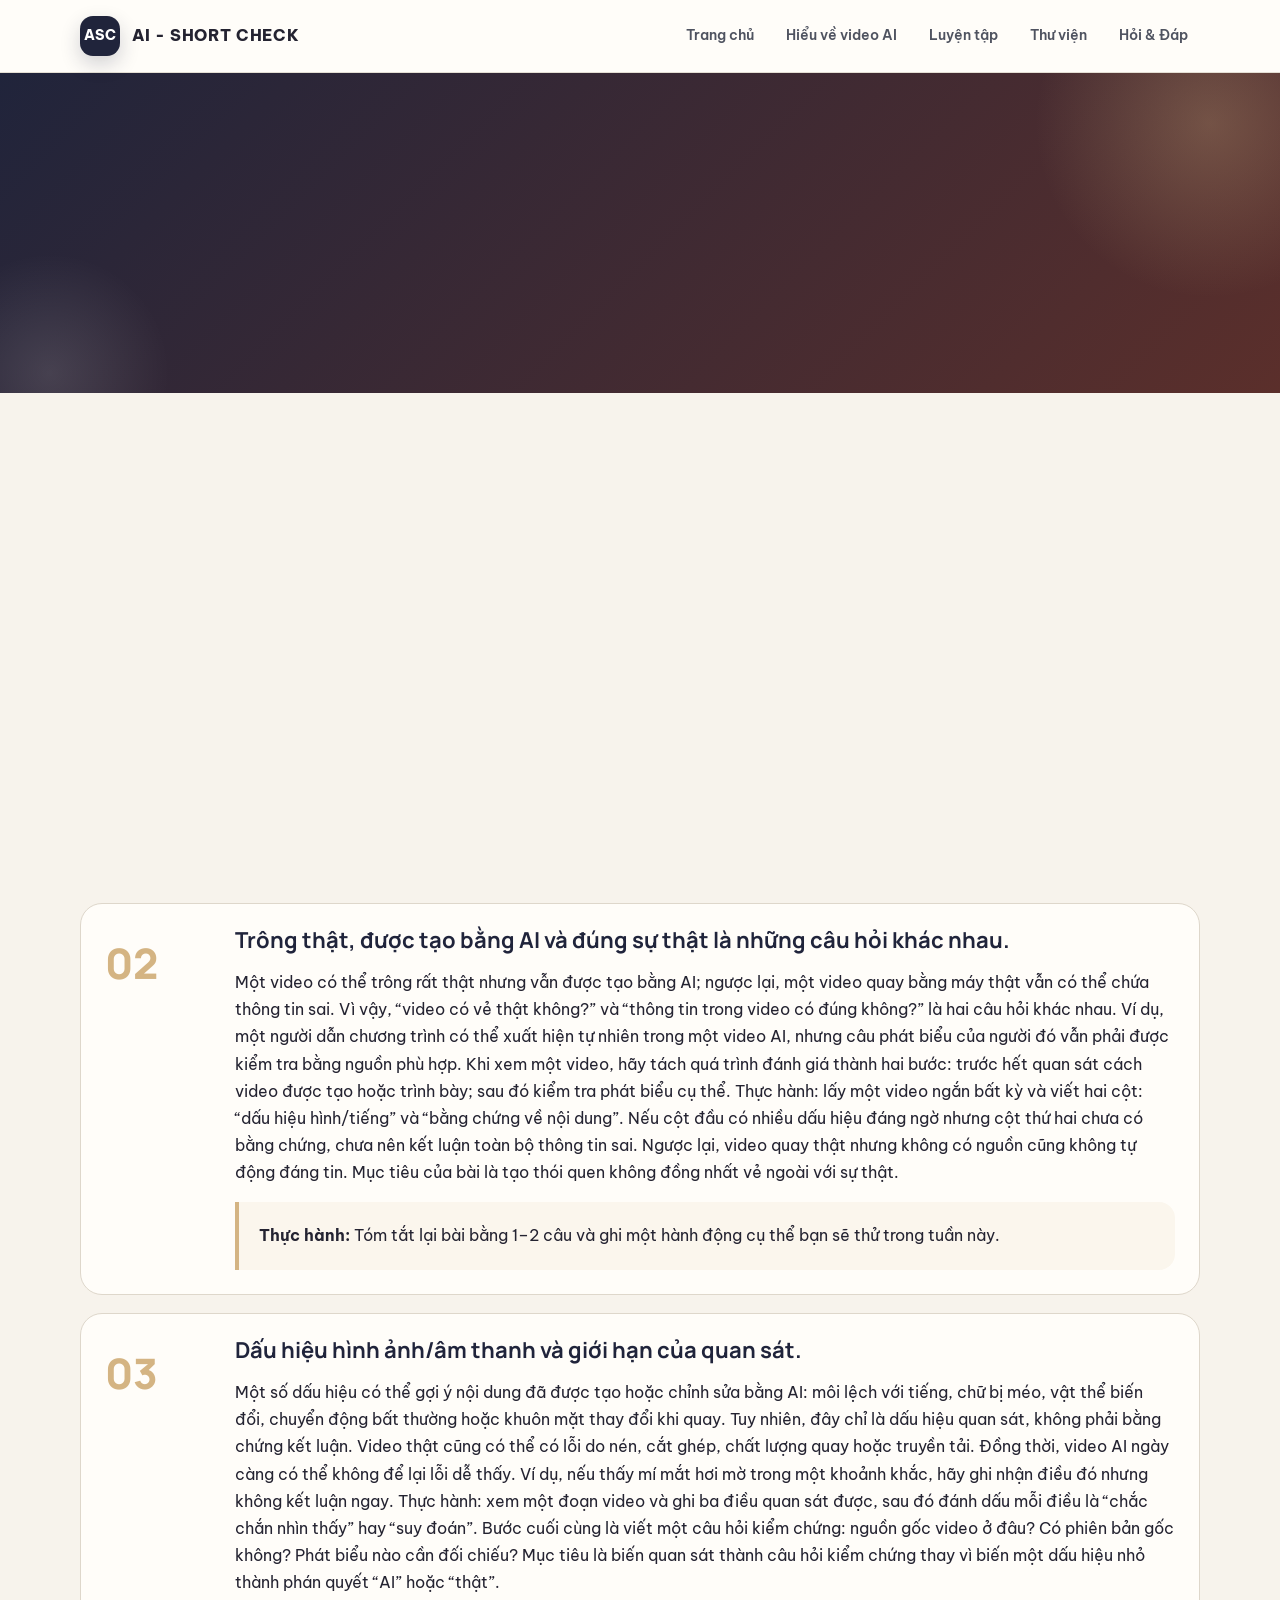
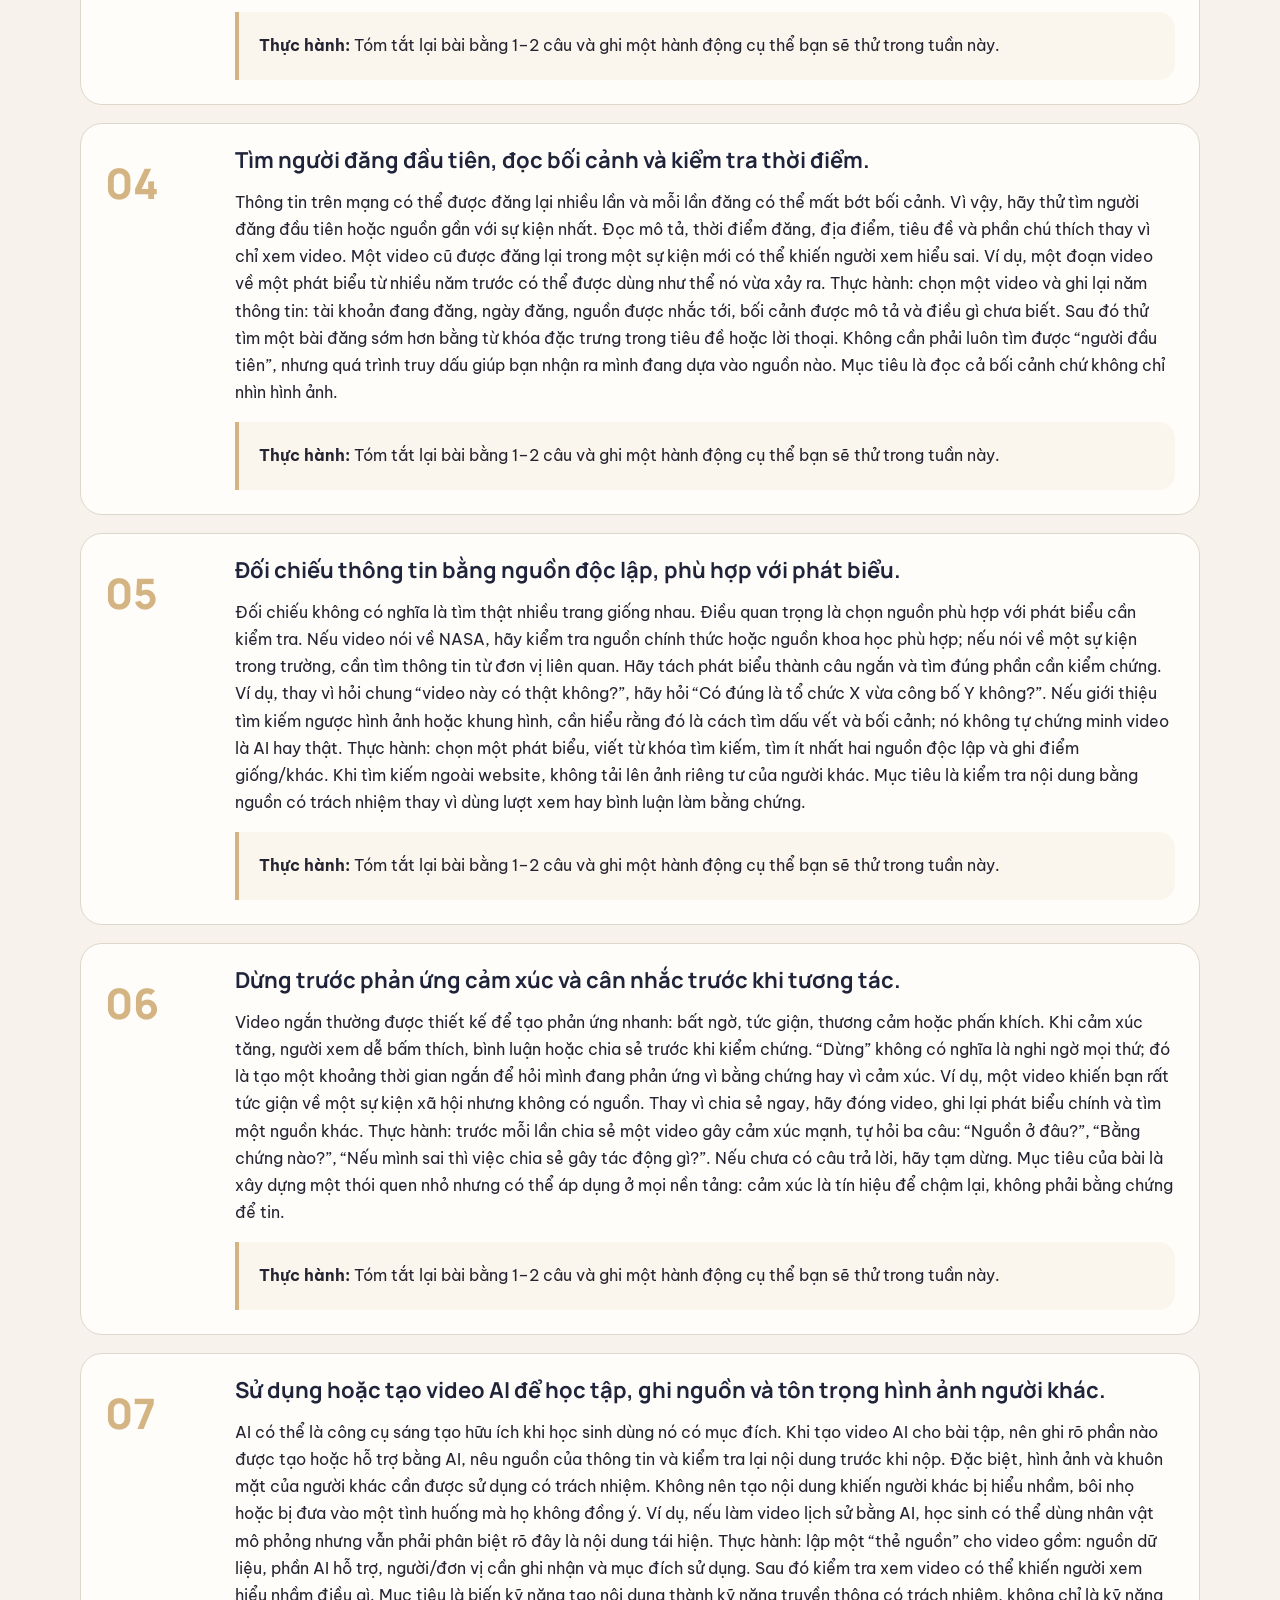
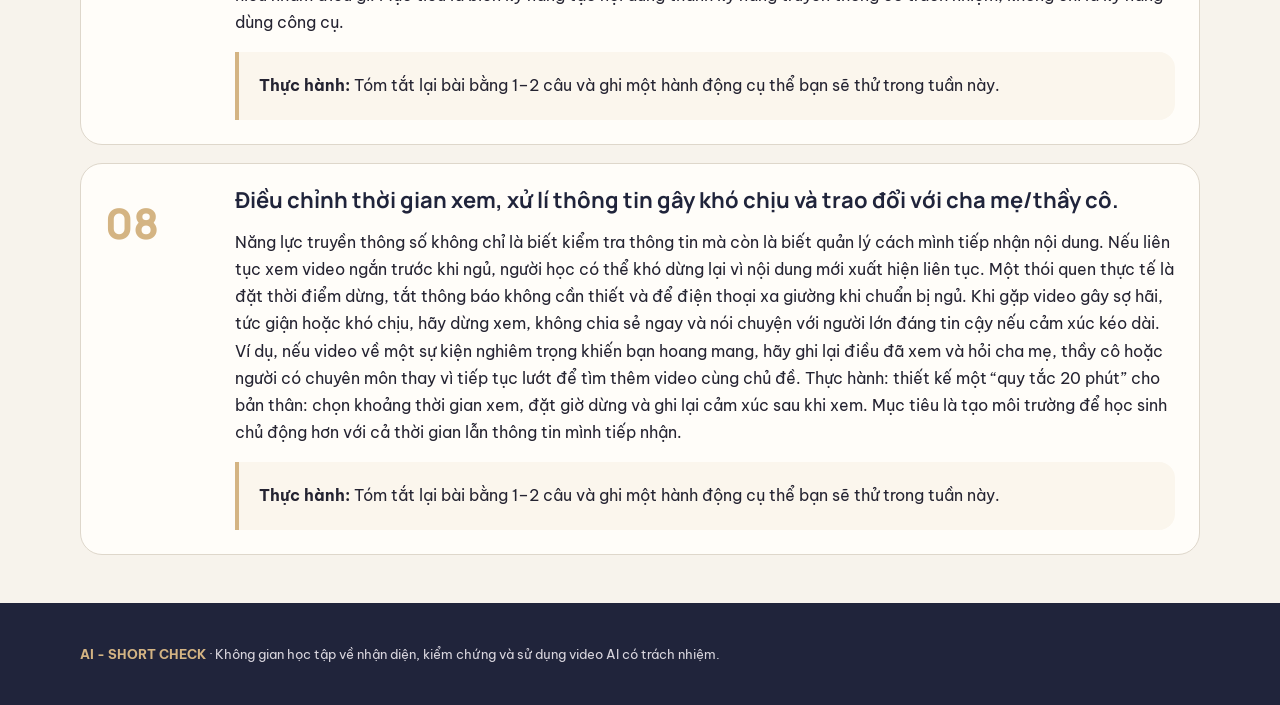
==== bai-hoc.html @ d158bf20 "Initial commit" ====
<!doctype html>
<html lang="vi"><head><meta charset="utf-8"><meta name="viewport" content="width=device-width,initial-scale=1">
<title>8 bài học | AI - SHORT CHECK</title><meta name="description" content="AI-SHORT CHECK — cẩm nang nhận diện, kiểm chứng và sử dụng video AI có trách nhiệm dành cho học sinh THPT.">
<link rel="icon" type="image/png" sizes="48x48" href="logo.png"><link rel="stylesheet" href="style.css"></head><body>
<header class="site-header">
 <div class="container nav">
  <a class="brand" href="index.html"><span class="logo">ASC</span><span>AI - SHORT CHECK</span></a>
  <nav class="navlinks">
   <a href="index.html">Trang chủ</a>
   <a href="hieu-ve-video-ai.html">Hiểu về video AI</a>
   <a href="luyen-tap.html">Luyện tập</a>
   <a href="thu-vien.html">Thư viện</a>
   <a href="hoi-dap.html">Hỏi & Đáp</a>
  </nav>
 </div>
</header>
<main><section class="page-hero"><div class="container"><span class="eyebrow">Học liệu 03</span><h1>8 bài học ngắn.</h1><p class="lead">Mỗi bài gồm mục tiêu học tập, ví dụ và hướng dẫn thực hành. Nội dung nhấn mạnh kiểm chứng, bối cảnh và trách nhiệm số.</p></div></section>
<section class="section"><div class="container" style="display:grid;gap:18px"><article class="lesson"><div class="lesson-no">01</div><div><h3>Video AI là gì và có thể hỗ trợ học tập ra sao.</h3><p>Nhận biết video AI là sản phẩm có thể được tạo hoàn toàn hoặc một phần bằng công nghệ AI sinh tạo. Điều quan trọng trong bài này không phải học sinh phải đoán được công cụ nào đã tạo video, mà là hiểu rằng hình ảnh động và giọng nói có thể được tạo hoặc chỉnh sửa bằng công nghệ. AI cũng có thể hỗ trợ học tập: tạo minh họa cho một khái niệm khó, mô phỏng một bối cảnh lịch sử, hoặc giúp trình bày một ý tưởng theo cách trực quan hơn. Ví dụ, khi học Vật lí, học sinh có thể dùng video mô phỏng để hình dung chuyển động; khi học Lịch sử, có thể dùng một cảnh tái hiện như tài liệu minh họa. Thực hành: chọn một kiến thức đang học và viết ba dòng mô tả video AI có thể hỗ trợ phần nào của bài. Sau đó ghi rõ điều gì cần kiểm chứng từ sách giáo khoa hoặc nguồn học tập đáng tin cậy. Mục tiêu là xem AI như công cụ hỗ trợ, không phải nguồn chân lý tự động.</p><div class="callout"><strong>Thực hành:</strong> Tóm tắt lại bài bằng 1–2 câu và ghi một hành động cụ thể bạn sẽ thử trong tuần này.</div></div></article><article class="lesson"><div class="lesson-no">02</div><div><h3>Trông thật, được tạo bằng AI và đúng sự thật là những câu hỏi khác nhau.</h3><p>Một video có thể trông rất thật nhưng vẫn được tạo bằng AI; ngược lại, một video quay bằng máy thật vẫn có thể chứa thông tin sai. Vì vậy, “video có vẻ thật không?” và “thông tin trong video có đúng không?” là hai câu hỏi khác nhau. Ví dụ, một người dẫn chương trình có thể xuất hiện tự nhiên trong một video AI, nhưng câu phát biểu của người đó vẫn phải được kiểm tra bằng nguồn phù hợp. Khi xem một video, hãy tách quá trình đánh giá thành hai bước: trước hết quan sát cách video được tạo hoặc trình bày; sau đó kiểm tra phát biểu cụ thể. Thực hành: lấy một video ngắn bất kỳ và viết hai cột: “dấu hiệu hình/tiếng” và “bằng chứng về nội dung”. Nếu cột đầu có nhiều dấu hiệu đáng ngờ nhưng cột thứ hai chưa có bằng chứng, chưa nên kết luận toàn bộ thông tin sai. Ngược lại, video quay thật nhưng không có nguồn cũng không tự động đáng tin. Mục tiêu của bài là tạo thói quen không đồng nhất vẻ ngoài với sự thật.</p><div class="callout"><strong>Thực hành:</strong> Tóm tắt lại bài bằng 1–2 câu và ghi một hành động cụ thể bạn sẽ thử trong tuần này.</div></div></article><article class="lesson"><div class="lesson-no">03</div><div><h3>Dấu hiệu hình ảnh/âm thanh và giới hạn của quan sát.</h3><p>Một số dấu hiệu có thể gợi ý nội dung đã được tạo hoặc chỉnh sửa bằng AI: môi lệch với tiếng, chữ bị méo, vật thể biến đổi, chuyển động bất thường hoặc khuôn mặt thay đổi khi quay. Tuy nhiên, đây chỉ là dấu hiệu quan sát, không phải bằng chứng kết luận. Video thật cũng có thể có lỗi do nén, cắt ghép, chất lượng quay hoặc truyền tải. Đồng thời, video AI ngày càng có thể không để lại lỗi dễ thấy. Ví dụ, nếu thấy mí mắt hơi mờ trong một khoảnh khắc, hãy ghi nhận điều đó nhưng không kết luận ngay. Thực hành: xem một đoạn video và ghi ba điều quan sát được, sau đó đánh dấu mỗi điều là “chắc chắn nhìn thấy” hay “suy đoán”. Bước cuối cùng là viết một câu hỏi kiểm chứng: nguồn gốc video ở đâu? Có phiên bản gốc không? Phát biểu nào cần đối chiếu? Mục tiêu là biến quan sát thành câu hỏi kiểm chứng thay vì biến một dấu hiệu nhỏ thành phán quyết “AI” hoặc “thật”.</p><div class="callout"><strong>Thực hành:</strong> Tóm tắt lại bài bằng 1–2 câu và ghi một hành động cụ thể bạn sẽ thử trong tuần này.</div></div></article><article class="lesson"><div class="lesson-no">04</div><div><h3>Tìm người đăng đầu tiên, đọc bối cảnh và kiểm tra thời điểm.</h3><p>Thông tin trên mạng có thể được đăng lại nhiều lần và mỗi lần đăng có thể mất bớt bối cảnh. Vì vậy, hãy thử tìm người đăng đầu tiên hoặc nguồn gần với sự kiện nhất. Đọc mô tả, thời điểm đăng, địa điểm, tiêu đề và phần chú thích thay vì chỉ xem video. Một video cũ được đăng lại trong một sự kiện mới có thể khiến người xem hiểu sai. Ví dụ, một đoạn video về một phát biểu từ nhiều năm trước có thể được dùng như thể nó vừa xảy ra. Thực hành: chọn một video và ghi lại năm thông tin: tài khoản đang đăng, ngày đăng, nguồn được nhắc tới, bối cảnh được mô tả và điều gì chưa biết. Sau đó thử tìm một bài đăng sớm hơn bằng từ khóa đặc trưng trong tiêu đề hoặc lời thoại. Không cần phải luôn tìm được “người đầu tiên”, nhưng quá trình truy dấu giúp bạn nhận ra mình đang dựa vào nguồn nào. Mục tiêu là đọc cả bối cảnh chứ không chỉ nhìn hình ảnh.</p><div class="callout"><strong>Thực hành:</strong> Tóm tắt lại bài bằng 1–2 câu và ghi một hành động cụ thể bạn sẽ thử trong tuần này.</div></div></article><article class="lesson"><div class="lesson-no">05</div><div><h3>Đối chiếu thông tin bằng nguồn độc lập, phù hợp với phát biểu.</h3><p>Đối chiếu không có nghĩa là tìm thật nhiều trang giống nhau. Điều quan trọng là chọn nguồn phù hợp với phát biểu cần kiểm tra. Nếu video nói về NASA, hãy kiểm tra nguồn chính thức hoặc nguồn khoa học phù hợp; nếu nói về một sự kiện trong trường, cần tìm thông tin từ đơn vị liên quan. Hãy tách phát biểu thành câu ngắn và tìm đúng phần cần kiểm chứng. Ví dụ, thay vì hỏi chung “video này có thật không?”, hãy hỏi “Có đúng là tổ chức X vừa công bố Y không?”. Nếu giới thiệu tìm kiếm ngược hình ảnh hoặc khung hình, cần hiểu rằng đó là cách tìm dấu vết và bối cảnh; nó không tự chứng minh video là AI hay thật. Thực hành: chọn một phát biểu, viết từ khóa tìm kiếm, tìm ít nhất hai nguồn độc lập và ghi điểm giống/khác. Khi tìm kiếm ngoài website, không tải lên ảnh riêng tư của người khác. Mục tiêu là kiểm tra nội dung bằng nguồn có trách nhiệm thay vì dùng lượt xem hay bình luận làm bằng chứng.</p><div class="callout"><strong>Thực hành:</strong> Tóm tắt lại bài bằng 1–2 câu và ghi một hành động cụ thể bạn sẽ thử trong tuần này.</div></div></article><article class="lesson"><div class="lesson-no">06</div><div><h3>Dừng trước phản ứng cảm xúc và cân nhắc trước khi tương tác.</h3><p>Video ngắn thường được thiết kế để tạo phản ứng nhanh: bất ngờ, tức giận, thương cảm hoặc phấn khích. Khi cảm xúc tăng, người xem dễ bấm thích, bình luận hoặc chia sẻ trước khi kiểm chứng. “Dừng” không có nghĩa là nghi ngờ mọi thứ; đó là tạo một khoảng thời gian ngắn để hỏi mình đang phản ứng vì bằng chứng hay vì cảm xúc. Ví dụ, một video khiến bạn rất tức giận về một sự kiện xã hội nhưng không có nguồn. Thay vì chia sẻ ngay, hãy đóng video, ghi lại phát biểu chính và tìm một nguồn khác. Thực hành: trước mỗi lần chia sẻ một video gây cảm xúc mạnh, tự hỏi ba câu: “Nguồn ở đâu?”, “Bằng chứng nào?”, “Nếu mình sai thì việc chia sẻ gây tác động gì?”. Nếu chưa có câu trả lời, hãy tạm dừng. Mục tiêu của bài là xây dựng một thói quen nhỏ nhưng có thể áp dụng ở mọi nền tảng: cảm xúc là tín hiệu để chậm lại, không phải bằng chứng để tin.</p><div class="callout"><strong>Thực hành:</strong> Tóm tắt lại bài bằng 1–2 câu và ghi một hành động cụ thể bạn sẽ thử trong tuần này.</div></div></article><article class="lesson"><div class="lesson-no">07</div><div><h3>Sử dụng hoặc tạo video AI để học tập, ghi nguồn và tôn trọng hình ảnh người khác.</h3><p>AI có thể là công cụ sáng tạo hữu ích khi học sinh dùng nó có mục đích. Khi tạo video AI cho bài tập, nên ghi rõ phần nào được tạo hoặc hỗ trợ bằng AI, nêu nguồn của thông tin và kiểm tra lại nội dung trước khi nộp. Đặc biệt, hình ảnh và khuôn mặt của người khác cần được sử dụng có trách nhiệm. Không nên tạo nội dung khiến người khác bị hiểu nhầm, bôi nhọ hoặc bị đưa vào một tình huống mà họ không đồng ý. Ví dụ, nếu làm video lịch sử bằng AI, học sinh có thể dùng nhân vật mô phỏng nhưng vẫn phải phân biệt rõ đây là nội dung tái hiện. Thực hành: lập một “thẻ nguồn” cho video gồm: nguồn dữ liệu, phần AI hỗ trợ, người/đơn vị cần ghi nhận và mục đích sử dụng. Sau đó kiểm tra xem video có thể khiến người xem hiểu nhầm điều gì. Mục tiêu là biến kỹ năng tạo nội dung thành kỹ năng truyền thông có trách nhiệm, không chỉ là kỹ năng dùng công cụ.</p><div class="callout"><strong>Thực hành:</strong> Tóm tắt lại bài bằng 1–2 câu và ghi một hành động cụ thể bạn sẽ thử trong tuần này.</div></div></article><article class="lesson"><div class="lesson-no">08</div><div><h3>Điều chỉnh thời gian xem, xử lí thông tin gây khó chịu và trao đổi với cha mẹ/thầy cô.</h3><p>Năng lực truyền thông số không chỉ là biết kiểm tra thông tin mà còn là biết quản lý cách mình tiếp nhận nội dung. Nếu liên tục xem video ngắn trước khi ngủ, người học có thể khó dừng lại vì nội dung mới xuất hiện liên tục. Một thói quen thực tế là đặt thời điểm dừng, tắt thông báo không cần thiết và để điện thoại xa giường khi chuẩn bị ngủ. Khi gặp video gây sợ hãi, tức giận hoặc khó chịu, hãy dừng xem, không chia sẻ ngay và nói chuyện với người lớn đáng tin cậy nếu cảm xúc kéo dài. Ví dụ, nếu video về một sự kiện nghiêm trọng khiến bạn hoang mang, hãy ghi lại điều đã xem và hỏi cha mẹ, thầy cô hoặc người có chuyên môn thay vì tiếp tục lướt để tìm thêm video cùng chủ đề. Thực hành: thiết kế một “quy tắc 20 phút” cho bản thân: chọn khoảng thời gian xem, đặt giờ dừng và ghi lại cảm xúc sau khi xem. Mục tiêu là tạo môi trường để học sinh chủ động hơn với cả thời gian lẫn thông tin mình tiếp nhận.</p><div class="callout"><strong>Thực hành:</strong> Tóm tắt lại bài bằng 1–2 câu và ghi một hành động cụ thể bạn sẽ thử trong tuần này.</div></div></article></div></section></main>

<footer class="footer"><div class="container"><strong>AI - SHORT CHECK</strong> · Không gian học tập về nhận diện, kiểm chứng và sử dụng video AI có trách nhiệm.</div></footer>
<script src="script.js"></script></body></html>
---- style.css ----
@import url('https://fonts.googleapis.com/css2?family=Be+Vietnam+Pro:wght@400;500;600;700;800&family=Manrope:wght@600;700;800&display=swap');

:root{
  --space:#20243b; --slate:#68707f; --tan:#d4b483; --coffee:#6b4b3e;
  --caput:#5b2f2b; --paper:#f7f3ec; --white:#fffdf9; --ink:#242331;
  --line:#ded7cb; --good:#3f765d; --warn:#9b6b2f; --danger:#8b3d3d;
  --shadow:0 18px 50px rgba(32,36,59,.10);
  --radius:24px;
}
*{box-sizing:border-box}
html{scroll-behavior:smooth}
body{margin:0;background:var(--paper);color:var(--ink);font-family:"Be Vietnam Pro",Inter,sans-serif;line-height:1.7}
a{color:inherit;text-decoration:none}
button,input,textarea,select{font:inherit}
button{cursor:pointer}
img,video{max-width:100%}
.container{width:min(1120px,92%);margin:auto}
.site-header{position:sticky;top:0;z-index:50;background:rgba(255,253,249,.97);backdrop-filter:blur(14px);border-bottom:1px solid rgba(222,215,203,.8)}
.nav{min-height:72px;display:flex;align-items:center;justify-content:space-between;gap:20px}
.brand{display:flex;align-items:center;gap:12px;font-weight:800;letter-spacing:.04em}
.logo{width:40px;height:40px;border-radius:13px;background:var(--space);color:#fff;display:grid;place-items:center;font-size:14px;box-shadow:0 8px 20px rgba(32,36,59,.2)}
.navlinks{display:flex;flex-wrap:wrap;gap:8px;justify-content:flex-end}
.navlinks a{padding:9px 12px;border-radius:12px;color:#4f5360;font-size:14px;font-weight:600}
.navlinks a:hover,.navlinks a.active{background:#e9e2d8;color:var(--space)}
.hero{padding:88px 0 70px;background:linear-gradient(135deg,#20243b,#5b2f2b);color:#fff}
.hero h1,.hero h2,.hero h3,.hero p{color:#fff}
.hero .lead{color:#f1ece4}
.hero strong{color:#d4b483}
.hero .btn-primary{background:#d4b483;color:#20243b}
.hero .signal-card{background:rgba(255,255,255,.08);border:1px solid rgba(212,180,131,.35)}
.hero-grid{display:grid;grid-template-columns:1.25fr .75fr;gap:48px;align-items:center}
.eyebrow{display:inline-flex;gap:8px;align-items:center;padding:7px 12px;border:1px solid var(--line);border-radius:999px;background:#fffaf3;font-size:13px;font-weight:700;color:var(--coffee)}
h1,h2,h3{font-family:"Manrope","Be Vietnam Pro",sans-serif;line-height:1.15;color:var(--space);margin:0 0 18px}
.bold-title{font-weight:800;-webkit-text-stroke:1.2px currentColor}
h1{font-size:clamp(42px,7vw,76px);letter-spacing:-.04em}
h2{font-size:clamp(30px,4vw,46px);letter-spacing:-.025em}
h3{font-size:22px}
.lead{font-size:18px;color:#565967;max-width:760px}
.hero-actions{display:flex;gap:12px;flex-wrap:wrap;margin-top:28px}
.btn{border:0;border-radius:14px;padding:13px 18px;font-weight:800;display:inline-flex;align-items:center;justify-content:center;gap:8px;transition:.2s}
.btn:hover{transform:translateY(-2px)}
.btn:disabled{opacity:.4;cursor:not-allowed;box-shadow:none}
.btn:disabled:hover{transform:none}
.btn-primary{background:var(--space);color:#fff}
.btn-secondary{background:#e9dfd1;color:var(--space)}
.btn-ghost{background:transparent;border:1px solid var(--line);color:var(--space)}
.signal-card{background:var(--space);color:#fff;border-radius:30px;padding:28px;box-shadow:var(--shadow);min-height:320px;position:relative;overflow:hidden}
.signal-card:before{content:"";position:absolute;width:190px;height:190px;border:1px solid rgba(255,255,255,.16);border-radius:50%;right:-50px;top:-50px}
.scan{height:155px;border:1px solid rgba(255,255,255,.18);border-radius:20px;margin-top:24px;position:relative;overflow:hidden;background:linear-gradient(145deg,#323850,#171a2a)}
.scan:after{content:"";position:absolute;left:0;right:0;height:2px;background:var(--tan);box-shadow:0 0 18px var(--tan);animation:scan 3s infinite}
@keyframes scan{0%{top:0}50%{top:100%}100%{top:0}}
.section{padding:74px 0}
.section.alt{background:#e8d8bb}
.section.dark{background:var(--space);color:#f7f3ec}
.section.dark h2,.section.dark h3{color:#fff}
.kicker{color:var(--coffee);font-weight:800;text-transform:uppercase;letter-spacing:.08em;font-size:12px}
.grid-3{display:grid;grid-template-columns:repeat(3,1fr);gap:18px}
.grid-2{display:grid;grid-template-columns:repeat(2,1fr);gap:18px}
.card{background:var(--white);border:1px solid var(--line);border-radius:var(--radius);padding:25px;box-shadow:0 8px 28px rgba(32,36,59,.05)}
.topic-card{min-height:230px;display:flex;flex-direction:column;justify-content:space-between;transition:.2s}
.topic-card:hover{transform:translateY(-5px);box-shadow:var(--shadow);border-color:#c8bba9}
.card-number{font-family:Manrope;font-size:13px;color:var(--slate);font-weight:800}
.card-icon{font-size:30px;margin-bottom:15px}
.link-arrow{font-weight:800;color:var(--coffee)}
.pill{display:inline-block;padding:5px 10px;border-radius:999px;background:#eee7dd;color:var(--coffee);font-size:12px;font-weight:800}
.prose{max-width:850px}
.prose p{margin:0 0 20px;font-size:19px;line-height:1.85;font-weight:400;-webkit-text-stroke:0;color:#4a4957}
.prose ul{padding-left:22px}
.two-col{display:grid;grid-template-columns:1fr 1fr;gap:40px}
.concept-grid{grid-template-columns:1.1fr .9fr;gap:48px;align-items:center}
.concept-grid .prose{max-width:none;min-width:0}
.concept-grid .video-box{width:100%;min-width:0}
.concept-grid .callout{margin-top:20px}
.balance-grid>div{display:flex;flex-direction:column}
.balance-grid .list-clean{flex:1;grid-auto-rows:1fr}
@media(min-width:801px){.balance-grid h2{min-height:2.3em}}
.callout{padding:20px;border-left:4px solid var(--tan);background:#fbf6ed;border-radius:0 16px 16px 0}
.positive{border-left-color:var(--good)}
.negative{border-left-color:var(--danger)}
.page-hero{padding:55px 0 42px;background:linear-gradient(135deg,#20243b,#5b2f2b);color:#fff}
.page-hero p{max-width:820px}
.page-hero h1,.page-hero h2,.page-hero p{color:#fff}
.page-hero .breadcrumb,.page-hero .breadcrumb a{color:#d4b483}
.page-hero .callout,.page-hero .callout p,.page-hero .callout strong{color:#242331}
.page-hero .callout strong{color:#5b2f2b}
.breadcrumb{font-size:13px;color:var(--slate);margin-bottom:20px}
.breadcrumb a{font-weight:700}
.list-clean{list-style:none;padding:0;margin:0;display:grid;gap:10px}
.list-clean li{padding:13px 15px;background:#faf7f1;border:1px solid var(--line);border-radius:14px}
.quiz-shell{max-width:900px;margin:auto}
.progress{height:9px;background:#ded7cb;border-radius:99px;overflow:hidden;margin:12px 0 26px}
.progress span{display:block;height:100%;background:var(--coffee);width:0;transition:.3s}
.q-card{background:var(--white);border:1px solid var(--line);border-radius:24px;padding:26px;box-shadow:var(--shadow)}
.option{display:flex;gap:12px;align-items:flex-start;padding:14px;border:1px solid var(--line);border-radius:14px;margin:10px 0;background:#fff}
.option:hover{border-color:#bda990}
.option input{margin-top:6px;accent-color:var(--space)}
.text-input,.textarea,.select{width:100%;border:1px solid var(--line);border-radius:14px;padding:12px 14px;background:#fffdf9;outline:none}
.text-input:focus,.textarea:focus{border-color:var(--coffee);box-shadow:0 0 0 3px rgba(107,75,62,.1)}
.textarea{min-height:120px;resize:vertical}
.quiz-actions{display:flex;justify-content:space-between;gap:12px;margin-top:20px}
.hidden{display:none!important}
.result{margin-top:24px;padding:24px;border-radius:20px;background:#ece8df;border:1px solid var(--line)}
.result.good{background:#eaf3ee;border-color:#c4d9cb}
.result.warn{background:#f6eee3;border-color:#e4cba9}
.video-box{background:#151827;border-radius:22px;overflow:hidden;color:white;border:1px solid rgba(255,255,255,.1)}
.video-placeholder{min-height:260px;display:grid;place-items:center;text-align:center;padding:30px;background:
 radial-gradient(circle at 70% 20%,rgba(212,180,131,.25),transparent 30%),linear-gradient(145deg,#323850,#171a2a)}
.video-placeholder .play{width:64px;height:64px;border-radius:50%;background:rgba(255,255,255,.13);display:grid;place-items:center;margin:auto;font-size:25px}
.video-caption{padding:14px 18px;background:#20243b;font-size:13px;color:#ddd}
.notice{font-size:13px;color:#6a6d76}
.library-grid{display:grid;grid-template-columns:repeat(3,1fr);gap:22px;align-items:stretch}
.library-tile{min-height:360px;border-radius:28px;padding:32px 28px;display:flex;flex-direction:column;justify-content:flex-start;background:linear-gradient(135deg,#20243b,#5b2f2b);color:#fff;position:relative;overflow:hidden;transition:.25s}
.library-tile:nth-child(2){background:linear-gradient(135deg,#5b4034,#8a6a55)}
.library-tile:nth-child(3){background:linear-gradient(135deg,#68707f,#20243b)}
.library-tile:before{content:"";position:absolute;width:170px;height:170px;border:1px solid rgba(255,255,255,.14);border-radius:50%;right:-50px;bottom:-50px}
.library-tile:hover{transform:translateY(-6px);box-shadow:var(--shadow)}
.library-tile .tile-no{position:absolute;right:24px;top:22px;font-size:14px;font-weight:800;opacity:.7}
.library-tile .pill{align-self:flex-start;margin-top:56px;margin-bottom:14px}
.library-tile h3{color:#fff;font-size:28px;margin-bottom:12px}
.library-tile p{flex:1;max-width:none;color:#eee;font-size:15px;line-height:1.7;margin:0 0 20px}
.library-tile strong,.library-tile .link-arrow{color:#fff;font-weight:800}
.flashcard{perspective:1000px;max-width:680px;margin:0 auto 22px}
.flash-inner{position:relative;min-height:clamp(260px,44vh,340px);transform-style:preserve-3d;transition:transform .55s}
.flashcard.flipped .flash-inner{transform:rotateY(180deg)}
.flash-face{position:absolute;inset:0;backface-visibility:hidden;border-radius:28px;padding:26px;background:var(--space);color:#fff;display:flex;flex-direction:column;justify-content:center;justify-content:safe center;overflow-y:auto;box-shadow:var(--shadow)}
.flash-back{transform:rotateY(180deg);background:#6b4b3e}
.flash-controls{display:flex;justify-content:center;gap:10px;flex-wrap:wrap}
.step-list{display:grid;gap:15px;max-width:850px;margin:auto}
.step{display:grid;grid-template-columns:70px 1fr;gap:18px;align-items:start;padding:22px;background:var(--white);border:1px solid var(--line);border-radius:22px}
.step-no{width:52px;height:52px;border-radius:16px;background:var(--space);color:#fff;display:grid;place-items:center;font-weight:800}
.mini-game{max-width:850px;margin:auto}
.reaction{background:var(--white);border:1px solid var(--line);border-radius:24px;padding:25px}
.click-reveal{display:block;width:100%;text-align:left;border:1px solid var(--line);background:#fffdf9;border-radius:14px;padding:16px;margin:10px 0;font-weight:700}
.click-reveal:hover{background:#f0e9df}
.lesson{display:grid;grid-template-columns:110px 1fr;gap:20px;padding:24px;background:var(--white);border:1px solid var(--line);border-radius:22px}
.lesson-no{font-family:Manrope;font-size:42px;color:var(--tan);font-weight:800}
.lesson h3{margin-bottom:8px}
.qa-layout{display:grid;grid-template-columns:310px 1fr;gap:24px}
.faq button{width:100%;text-align:left;border:1px solid var(--line);background:var(--white);padding:15px;border-radius:14px;margin-bottom:9px;font-weight:700}
.faq-answer{padding:14px 15px;margin:-3px 0 9px;background:#eee7dd;border-radius:0 0 14px 14px;font-size:14px}
.chatbox{background:var(--white);border:1px solid var(--line);border-radius:24px;padding:24px}
.chat-messages{min-height:160px;max-height:420px;overflow:auto;display:grid;gap:10px;margin-bottom:18px}
.message{padding:13px 15px;background:#f0ebe3;border-radius:16px}
.message small{color:var(--slate);display:block;margin-bottom:4px}
.footer{padding:40px 0;background:#20243b;color:#d9d6de;font-size:13px}
.footer strong{color:#d4b483}
.backtop{margin-top:30px}
.checklist{display:grid;gap:12px}
.checkitem{display:flex;gap:12px;align-items:flex-start;padding:16px;border:1px solid var(--line);border-radius:16px;background:#fff}
.checkitem input{margin-top:6px;accent-color:var(--coffee)}
.small-grid{display:grid;grid-template-columns:repeat(5,1fr);gap:10px}
.stat{padding:18px;border-radius:18px;background:#fff;border:1px solid var(--line);text-align:center}
.stat strong{display:block;font:800 30px Manrope;color:var(--space)}
.fade{animation:fade .6s ease both}
@keyframes fade{from{opacity:0;transform:translateY(10px)}to{opacity:1;transform:none}}
@media(max-width:800px){
 .hero-grid,.two-col,.grid-2,.grid-3,.qa-layout,.library-grid{grid-template-columns:1fr}
 .nav{align-items:flex-start;padding:12px 0}.navlinks{justify-content:flex-start}
 .hero{padding-top:55px}.section{padding:55px 0}
 .step,.lesson{grid-template-columns:1fr}
 .small-grid{grid-template-columns:1fr 1fr}
}
@media(max-width:480px){
 h1{font-size:43px}.lead{font-size:16px}.card{padding:20px}
 .small-grid{grid-template-columns:1fr}
 .navlinks a{padding:7px 8px;font-size:12px}
}
.flash-inner{min-height:440px}.flash-face{padding:26px}
@media(prefers-reduced-motion:reduce){*,*:before,*:after{scroll-behavior:auto!important;animation:none!important;transition:none!important}}
/* Flashcard gọn: thấy đủ thẻ, nút và số thẻ ở mức zoom 100% */
.flashcard{max-width:640px;margin:0 auto 18px}
.flash-inner{min-height:clamp(250px,42vh,320px)}
.flash-face{padding:22px 26px}
.flash-front-text{font-size:clamp(20px,2.4vw,26px)!important;margin-top:10px!important}
.flash-back-text{font-size:clamp(14px,1.6vw,17px)!important;line-height:1.6!important;margin-top:10px!important}
.click-reveal.selected{border-color:#6b4b3e;background:#f0e9df;box-shadow:0 0 0 3px rgba(107,75,62,.12)}
.reveal{opacity:0;translate:0 26px;transition:opacity .45s ease,translate .45s ease,transform .25s ease,box-shadow .25s ease,border-color .25s ease}
.reveal.in{opacity:1;translate:0 0;transition-delay:var(--d,0ms),var(--d,0ms),0ms,0ms,0ms}
.hero,.page-hero{position:relative;overflow:hidden}
.hero .container,.page-hero .container{position:relative;z-index:1}
.hero:before,.page-hero:before,.hero:after,.page-hero:after{content:"";position:absolute;border-radius:50%;pointer-events:none}
.hero:before,.page-hero:before{width:380px;height:380px;right:-120px;top:-140px;background:radial-gradient(circle,rgba(212,180,131,.28),transparent 65%);animation:floaty 9s ease-in-out infinite}
.hero:after,.page-hero:after{width:260px;height:260px;left:-80px;bottom:-110px;background:radial-gradient(circle,rgba(255,255,255,.12),transparent 65%);animation:floaty 12s ease-in-out infinite reverse}
@keyframes floaty{0%,100%{transform:translateY(0)}50%{transform:translateY(22px)}}
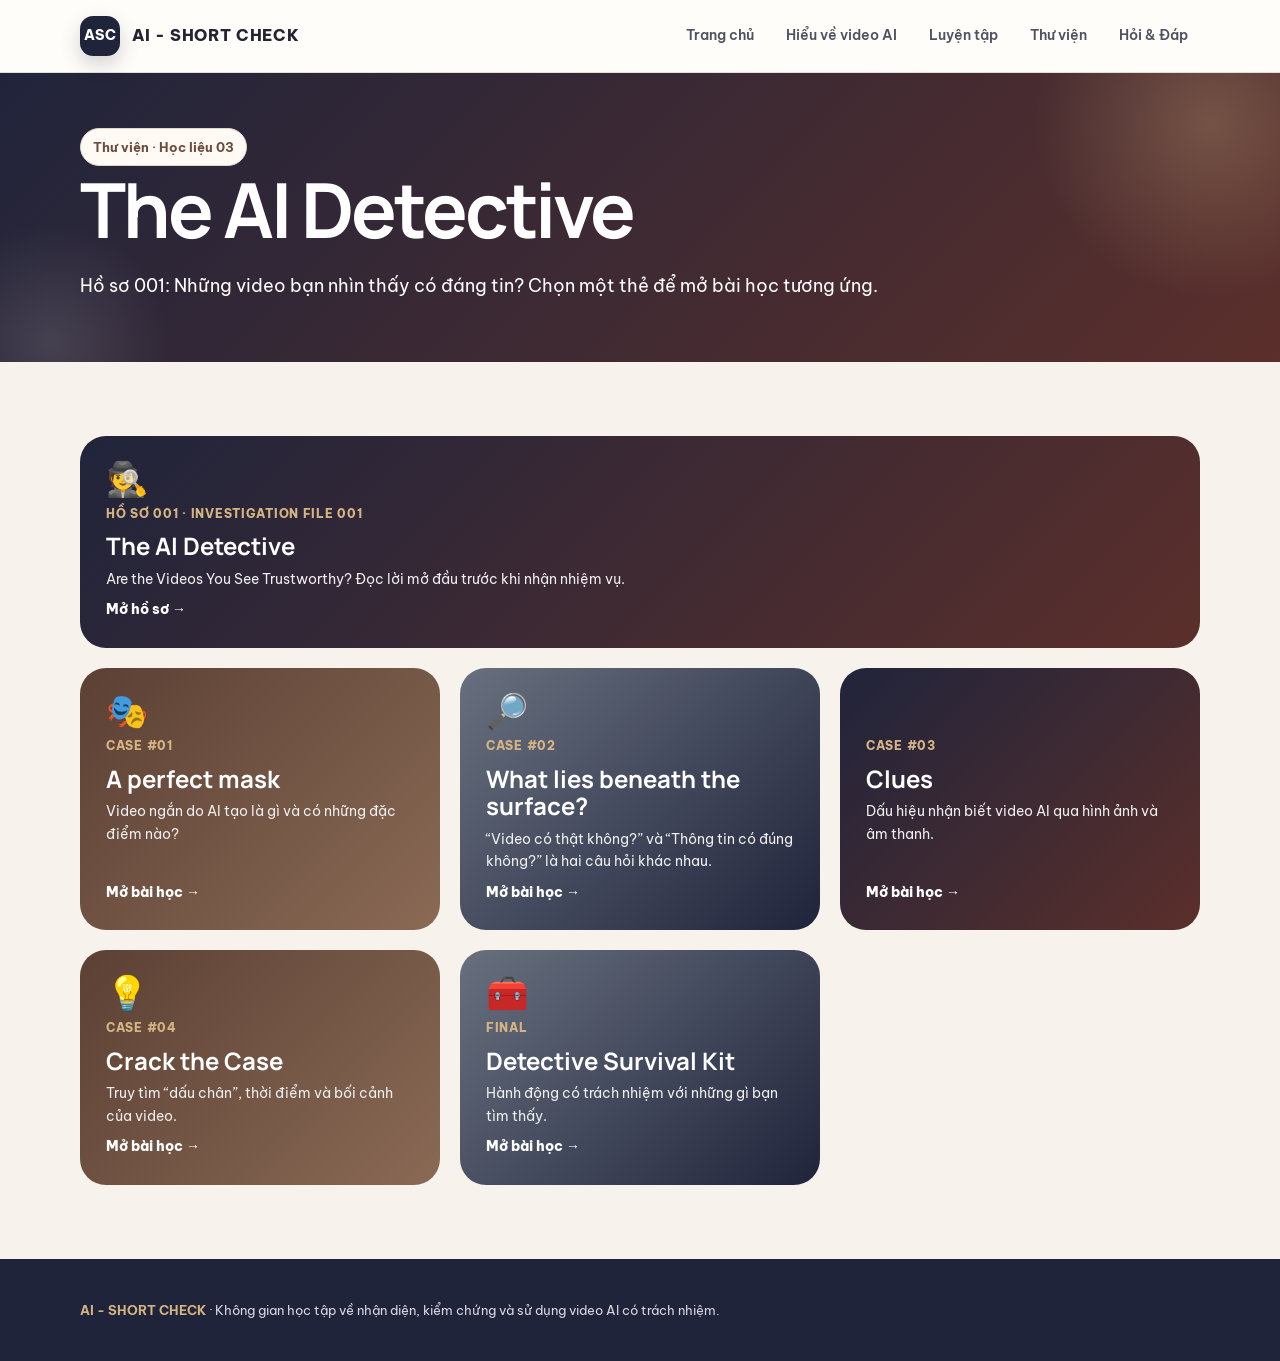
==== commit f2f1ac63: "Add files via upload" ====
--- a/bai-hoc.html
+++ b/bai-hoc.html
@@ -1,7 +1,32 @@
 <!doctype html>
 <html lang="vi"><head><meta charset="utf-8"><meta name="viewport" content="width=device-width,initial-scale=1">
-<title>8 bài học | AI - SHORT CHECK</title><meta name="description" content="AI-SHORT CHECK — cẩm nang nhận diện, kiểm chứng và sử dụng video AI có trách nhiệm dành cho học sinh THPT.">
-<link rel="icon" type="image/png" sizes="48x48" href="logo.png"><link rel="stylesheet" href="style.css"></head><body>
+<title>The AI Detective | AI - SHORT CHECK</title><meta name="description" content="Hồ sơ 001: Những video bạn nhìn thấy có đáng tin? — học liệu tương tác của AI-SHORT CHECK.">
+<link rel="icon" type="image/png" sizes="32x32" href="logo.png"><link rel="stylesheet" href="style.css">
+<style>
+.case-grid{display:grid;grid-template-columns:repeat(3,1fr);gap:20px}
+.case-card{all:unset;box-sizing:border-box;cursor:pointer;display:flex;flex-direction:column;gap:8px;min-height:210px;padding:26px;border-radius:26px;color:#fff;background:linear-gradient(135deg,#20243b,#5b2f2b);position:relative;overflow:hidden;transition:transform .2s,box-shadow .2s}
+.case-card:nth-child(3n+2){background:linear-gradient(135deg,#5b4034,#8a6a55)}
+.case-card:nth-child(3n){background:linear-gradient(135deg,#68707f,#20243b)}
+.case-card:hover,.case-card:focus-visible{transform:translateY(-5px);box-shadow:var(--shadow)}
+.case-card:focus-visible{outline:3px solid var(--tan);outline-offset:3px}
+.case-card.intro{grid-column:1/-1;min-height:190px}
+.case-card .ico{font-size:34px;line-height:1}
+.case-card .tag{font-size:12px;font-weight:800;letter-spacing:.06em;color:var(--tan)}
+.case-card h3{color:#fff;font-size:24px;margin:0}
+.case-card p{margin:0;font-size:14px;color:#eee;line-height:1.6}
+.case-card .go{margin-top:auto;font-weight:800;font-size:14px}
+.case-view{max-width:820px;margin:auto}
+.case-view .tag{font-size:13px;font-weight:800;color:var(--coffee)}
+.case-view h2{margin:6px 0 18px}
+.case-view p,.case-view li{font-size:18px;line-height:1.8;color:#4a4957}
+.case-view h4{font-family:Manrope,sans-serif;font-size:20px;color:var(--space);margin:28px 0 8px}
+.case-view ul{padding-left:22px;margin:8px 0 16px}
+.case-view .quote{padding:6px 0 6px 18px;border-left:4px solid var(--tan);margin:0 0 18px}
+.case-view .quote p{margin:2px 0;font-style:italic}
+.case-view .callout p{margin:0}
+.case-nav{display:flex;justify-content:space-between;gap:12px;flex-wrap:wrap;margin-top:34px;padding-top:20px;border-top:1px solid var(--line)}
+@media(max-width:800px){.case-grid{grid-template-columns:1fr}.case-view p,.case-view li{font-size:17px}}
+</style></head><body>
 <header class="site-header">
  <div class="container nav">
   <a class="brand" href="index.html"><span class="logo">ASC</span><span>AI - SHORT CHECK</span></a>
@@ -14,8 +39,146 @@
   </nav>
  </div>
 </header>
-<main><section class="page-hero"><div class="container"><span class="eyebrow">Học liệu 03</span><h1>8 bài học ngắn.</h1><p class="lead">Mỗi bài gồm mục tiêu học tập, ví dụ và hướng dẫn thực hành. Nội dung nhấn mạnh kiểm chứng, bối cảnh và trách nhiệm số.</p></div></section>
-<section class="section"><div class="container" style="display:grid;gap:18px"><article class="lesson"><div class="lesson-no">01</div><div><h3>Video AI là gì và có thể hỗ trợ học tập ra sao.</h3><p>Nhận biết video AI là sản phẩm có thể được tạo hoàn toàn hoặc một phần bằng công nghệ AI sinh tạo. Điều quan trọng trong bài này không phải học sinh phải đoán được công cụ nào đã tạo video, mà là hiểu rằng hình ảnh động và giọng nói có thể được tạo hoặc chỉnh sửa bằng công nghệ. AI cũng có thể hỗ trợ học tập: tạo minh họa cho một khái niệm khó, mô phỏng một bối cảnh lịch sử, hoặc giúp trình bày một ý tưởng theo cách trực quan hơn. Ví dụ, khi học Vật lí, học sinh có thể dùng video mô phỏng để hình dung chuyển động; khi học Lịch sử, có thể dùng một cảnh tái hiện như tài liệu minh họa. Thực hành: chọn một kiến thức đang học và viết ba dòng mô tả video AI có thể hỗ trợ phần nào của bài. Sau đó ghi rõ điều gì cần kiểm chứng từ sách giáo khoa hoặc nguồn học tập đáng tin cậy. Mục tiêu là xem AI như công cụ hỗ trợ, không phải nguồn chân lý tự động.</p><div class="callout"><strong>Thực hành:</strong> Tóm tắt lại bài bằng 1–2 câu và ghi một hành động cụ thể bạn sẽ thử trong tuần này.</div></div></article><article class="lesson"><div class="lesson-no">02</div><div><h3>Trông thật, được tạo bằng AI và đúng sự thật là những câu hỏi khác nhau.</h3><p>Một video có thể trông rất thật nhưng vẫn được tạo bằng AI; ngược lại, một video quay bằng máy thật vẫn có thể chứa thông tin sai. Vì vậy, “video có vẻ thật không?” và “thông tin trong video có đúng không?” là hai câu hỏi khác nhau. Ví dụ, một người dẫn chương trình có thể xuất hiện tự nhiên trong một video AI, nhưng câu phát biểu của người đó vẫn phải được kiểm tra bằng nguồn phù hợp. Khi xem một video, hãy tách quá trình đánh giá thành hai bước: trước hết quan sát cách video được tạo hoặc trình bày; sau đó kiểm tra phát biểu cụ thể. Thực hành: lấy một video ngắn bất kỳ và viết hai cột: “dấu hiệu hình/tiếng” và “bằng chứng về nội dung”. Nếu cột đầu có nhiều dấu hiệu đáng ngờ nhưng cột thứ hai chưa có bằng chứng, chưa nên kết luận toàn bộ thông tin sai. Ngược lại, video quay thật nhưng không có nguồn cũng không tự động đáng tin. Mục tiêu của bài là tạo thói quen không đồng nhất vẻ ngoài với sự thật.</p><div class="callout"><strong>Thực hành:</strong> Tóm tắt lại bài bằng 1–2 câu và ghi một hành động cụ thể bạn sẽ thử trong tuần này.</div></div></article><article class="lesson"><div class="lesson-no">03</div><div><h3>Dấu hiệu hình ảnh/âm thanh và giới hạn của quan sát.</h3><p>Một số dấu hiệu có thể gợi ý nội dung đã được tạo hoặc chỉnh sửa bằng AI: môi lệch với tiếng, chữ bị méo, vật thể biến đổi, chuyển động bất thường hoặc khuôn mặt thay đổi khi quay. Tuy nhiên, đây chỉ là dấu hiệu quan sát, không phải bằng chứng kết luận. Video thật cũng có thể có lỗi do nén, cắt ghép, chất lượng quay hoặc truyền tải. Đồng thời, video AI ngày càng có thể không để lại lỗi dễ thấy. Ví dụ, nếu thấy mí mắt hơi mờ trong một khoảnh khắc, hãy ghi nhận điều đó nhưng không kết luận ngay. Thực hành: xem một đoạn video và ghi ba điều quan sát được, sau đó đánh dấu mỗi điều là “chắc chắn nhìn thấy” hay “suy đoán”. Bước cuối cùng là viết một câu hỏi kiểm chứng: nguồn gốc video ở đâu? Có phiên bản gốc không? Phát biểu nào cần đối chiếu? Mục tiêu là biến quan sát thành câu hỏi kiểm chứng thay vì biến một dấu hiệu nhỏ thành phán quyết “AI” hoặc “thật”.</p><div class="callout"><strong>Thực hành:</strong> Tóm tắt lại bài bằng 1–2 câu và ghi một hành động cụ thể bạn sẽ thử trong tuần này.</div></div></article><article class="lesson"><div class="lesson-no">04</div><div><h3>Tìm người đăng đầu tiên, đọc bối cảnh và kiểm tra thời điểm.</h3><p>Thông tin trên mạng có thể được đăng lại nhiều lần và mỗi lần đăng có thể mất bớt bối cảnh. Vì vậy, hãy thử tìm người đăng đầu tiên hoặc nguồn gần với sự kiện nhất. Đọc mô tả, thời điểm đăng, địa điểm, tiêu đề và phần chú thích thay vì chỉ xem video. Một video cũ được đăng lại trong một sự kiện mới có thể khiến người xem hiểu sai. Ví dụ, một đoạn video về một phát biểu từ nhiều năm trước có thể được dùng như thể nó vừa xảy ra. Thực hành: chọn một video và ghi lại năm thông tin: tài khoản đang đăng, ngày đăng, nguồn được nhắc tới, bối cảnh được mô tả và điều gì chưa biết. Sau đó thử tìm một bài đăng sớm hơn bằng từ khóa đặc trưng trong tiêu đề hoặc lời thoại. Không cần phải luôn tìm được “người đầu tiên”, nhưng quá trình truy dấu giúp bạn nhận ra mình đang dựa vào nguồn nào. Mục tiêu là đọc cả bối cảnh chứ không chỉ nhìn hình ảnh.</p><div class="callout"><strong>Thực hành:</strong> Tóm tắt lại bài bằng 1–2 câu và ghi một hành động cụ thể bạn sẽ thử trong tuần này.</div></div></article><article class="lesson"><div class="lesson-no">05</div><div><h3>Đối chiếu thông tin bằng nguồn độc lập, phù hợp với phát biểu.</h3><p>Đối chiếu không có nghĩa là tìm thật nhiều trang giống nhau. Điều quan trọng là chọn nguồn phù hợp với phát biểu cần kiểm tra. Nếu video nói về NASA, hãy kiểm tra nguồn chính thức hoặc nguồn khoa học phù hợp; nếu nói về một sự kiện trong trường, cần tìm thông tin từ đơn vị liên quan. Hãy tách phát biểu thành câu ngắn và tìm đúng phần cần kiểm chứng. Ví dụ, thay vì hỏi chung “video này có thật không?”, hãy hỏi “Có đúng là tổ chức X vừa công bố Y không?”. Nếu giới thiệu tìm kiếm ngược hình ảnh hoặc khung hình, cần hiểu rằng đó là cách tìm dấu vết và bối cảnh; nó không tự chứng minh video là AI hay thật. Thực hành: chọn một phát biểu, viết từ khóa tìm kiếm, tìm ít nhất hai nguồn độc lập và ghi điểm giống/khác. Khi tìm kiếm ngoài website, không tải lên ảnh riêng tư của người khác. Mục tiêu là kiểm tra nội dung bằng nguồn có trách nhiệm thay vì dùng lượt xem hay bình luận làm bằng chứng.</p><div class="callout"><strong>Thực hành:</strong> Tóm tắt lại bài bằng 1–2 câu và ghi một hành động cụ thể bạn sẽ thử trong tuần này.</div></div></article><article class="lesson"><div class="lesson-no">06</div><div><h3>Dừng trước phản ứng cảm xúc và cân nhắc trước khi tương tác.</h3><p>Video ngắn thường được thiết kế để tạo phản ứng nhanh: bất ngờ, tức giận, thương cảm hoặc phấn khích. Khi cảm xúc tăng, người xem dễ bấm thích, bình luận hoặc chia sẻ trước khi kiểm chứng. “Dừng” không có nghĩa là nghi ngờ mọi thứ; đó là tạo một khoảng thời gian ngắn để hỏi mình đang phản ứng vì bằng chứng hay vì cảm xúc. Ví dụ, một video khiến bạn rất tức giận về một sự kiện xã hội nhưng không có nguồn. Thay vì chia sẻ ngay, hãy đóng video, ghi lại phát biểu chính và tìm một nguồn khác. Thực hành: trước mỗi lần chia sẻ một video gây cảm xúc mạnh, tự hỏi ba câu: “Nguồn ở đâu?”, “Bằng chứng nào?”, “Nếu mình sai thì việc chia sẻ gây tác động gì?”. Nếu chưa có câu trả lời, hãy tạm dừng. Mục tiêu của bài là xây dựng một thói quen nhỏ nhưng có thể áp dụng ở mọi nền tảng: cảm xúc là tín hiệu để chậm lại, không phải bằng chứng để tin.</p><div class="callout"><strong>Thực hành:</strong> Tóm tắt lại bài bằng 1–2 câu và ghi một hành động cụ thể bạn sẽ thử trong tuần này.</div></div></article><article class="lesson"><div class="lesson-no">07</div><div><h3>Sử dụng hoặc tạo video AI để học tập, ghi nguồn và tôn trọng hình ảnh người khác.</h3><p>AI có thể là công cụ sáng tạo hữu ích khi học sinh dùng nó có mục đích. Khi tạo video AI cho bài tập, nên ghi rõ phần nào được tạo hoặc hỗ trợ bằng AI, nêu nguồn của thông tin và kiểm tra lại nội dung trước khi nộp. Đặc biệt, hình ảnh và khuôn mặt của người khác cần được sử dụng có trách nhiệm. Không nên tạo nội dung khiến người khác bị hiểu nhầm, bôi nhọ hoặc bị đưa vào một tình huống mà họ không đồng ý. Ví dụ, nếu làm video lịch sử bằng AI, học sinh có thể dùng nhân vật mô phỏng nhưng vẫn phải phân biệt rõ đây là nội dung tái hiện. Thực hành: lập một “thẻ nguồn” cho video gồm: nguồn dữ liệu, phần AI hỗ trợ, người/đơn vị cần ghi nhận và mục đích sử dụng. Sau đó kiểm tra xem video có thể khiến người xem hiểu nhầm điều gì. Mục tiêu là biến kỹ năng tạo nội dung thành kỹ năng truyền thông có trách nhiệm, không chỉ là kỹ năng dùng công cụ.</p><div class="callout"><strong>Thực hành:</strong> Tóm tắt lại bài bằng 1–2 câu và ghi một hành động cụ thể bạn sẽ thử trong tuần này.</div></div></article><article class="lesson"><div class="lesson-no">08</div><div><h3>Điều chỉnh thời gian xem, xử lí thông tin gây khó chịu và trao đổi với cha mẹ/thầy cô.</h3><p>Năng lực truyền thông số không chỉ là biết kiểm tra thông tin mà còn là biết quản lý cách mình tiếp nhận nội dung. Nếu liên tục xem video ngắn trước khi ngủ, người học có thể khó dừng lại vì nội dung mới xuất hiện liên tục. Một thói quen thực tế là đặt thời điểm dừng, tắt thông báo không cần thiết và để điện thoại xa giường khi chuẩn bị ngủ. Khi gặp video gây sợ hãi, tức giận hoặc khó chịu, hãy dừng xem, không chia sẻ ngay và nói chuyện với người lớn đáng tin cậy nếu cảm xúc kéo dài. Ví dụ, nếu video về một sự kiện nghiêm trọng khiến bạn hoang mang, hãy ghi lại điều đã xem và hỏi cha mẹ, thầy cô hoặc người có chuyên môn thay vì tiếp tục lướt để tìm thêm video cùng chủ đề. Thực hành: thiết kế một “quy tắc 20 phút” cho bản thân: chọn khoảng thời gian xem, đặt giờ dừng và ghi lại cảm xúc sau khi xem. Mục tiêu là tạo môi trường để học sinh chủ động hơn với cả thời gian lẫn thông tin mình tiếp nhận.</p><div class="callout"><strong>Thực hành:</strong> Tóm tắt lại bài bằng 1–2 câu và ghi một hành động cụ thể bạn sẽ thử trong tuần này.</div></div></article></div></section></main>
+<main>
+<section class="page-hero"><div class="container"><span class="eyebrow">Thư viện · Học liệu 03</span><h1>The AI Detective</h1><p class="lead">Hồ sơ 001: Những video bạn nhìn thấy có đáng tin? Chọn một thẻ để mở bài học tương ứng.</p></div></section>
+
+<section class="section"><div class="container">
+<div class="case-grid" id="caseGrid">
+ <button class="case-card intro" type="button"><span class="ico">🕵️</span><span class="tag">HỒ SƠ 001 · INVESTIGATION FILE 001</span><h3>The AI Detective</h3><p>Are the Videos You See Trustworthy? Đọc lời mở đầu trước khi nhận nhiệm vụ.</p><span class="go">Mở hồ sơ →</span></button>
+ <button class="case-card" type="button"><span class="ico">🎭</span><span class="tag">CASE #01</span><h3>A perfect mask</h3><p>Video ngắn do AI tạo là gì và có những đặc điểm nào?</p><span class="go">Mở bài học →</span></button>
+ <button class="case-card" type="button"><span class="ico">🔎</span><span class="tag">CASE #02</span><h3>What lies beneath the surface?</h3><p>“Video có thật không?” và “Thông tin có đúng không?” là hai câu hỏi khác nhau.</p><span class="go">Mở bài học →</span></button>
+ <button class="case-card" type="button"><span class="ico">🫆</span><span class="tag">CASE #03</span><h3>Clues</h3><p>Dấu hiệu nhận biết video AI qua hình ảnh và âm thanh.</p><span class="go">Mở bài học →</span></button>
+ <button class="case-card" type="button"><span class="ico">💡</span><span class="tag">CASE #04</span><h3>Crack the Case</h3><p>Truy tìm “dấu chân”, thời điểm và bối cảnh của video.</p><span class="go">Mở bài học →</span></button>
+ <button class="case-card" type="button"><span class="ico">🧰</span><span class="tag">FINAL</span><h3>Detective Survival Kit</h3><p>Hành động có trách nhiệm với những gì bạn tìm thấy.</p><span class="go">Mở bài học →</span></button>
+</div>
+
+<article class="case-view hidden">
+ <div class="tag">🕵️ HỒ SƠ 001</div><h2>THE AI DETECTIVE</h2>
+ <p><strong>Investigation File 001: Are the Videos You See Trustworthy?</strong></p>
+ <p>Chào mừng Nhà thám tử,</p>
+ <p>Mỗi ngày, chúng ta bị cuốn vào hàng chục video ngắn trên các nền tảng mạng xã hội. Có video khiến bạn bật cười, có video khiến bạn bất ngờ, cũng có video khiến bạn lập tức muốn bấm “Chia sẻ” cho bạn bè. Nhưng trong thế giới của AI, những gì trông có vẻ thật chưa chắc đã là sự thật…</p>
+ <p>Đến với Hồ sơ điều tra ngày hôm nay, nhiệm vụ của bạn không chỉ đơn thuần dừng ở việc đoán “Đâu là video do AI tạo”. Với bộ óc nhanh nhạy và con mắt tinh tường, AI Detective cần đặt câu hỏi trước vấn đề, tìm manh mối, kiểm tra những bằng chứng có sẵn và đưa ra phán quyết có căn cứ. Hãy cùng bóc tách từng lớp của vụ án để đi đến phán quyết cuối cùng!</p>
+ <div class="case-nav"><button class="btn btn-ghost back" type="button">← Về danh sách</button><button class="btn btn-primary next" type="button">Case #01 →</button></div>
+</article>
+
+<article class="case-view hidden">
+ <div class="tag">CASE #01</div><h2>🎭 A perfect mask</h2>
+ <p>Video ngắn do AI tạo là các đoạn video có thời lượng ngắn (thường từ vài giây đến dưới 2-3 phút) mà toàn bộ hoặc phần lớn các công đoạn sản xuất như viết kịch bản, tạo hình ảnh, lồng tiếng, hoạt hình và dựng phim - được thực hiện tự động bằng các công nghệ trí tuệ nhân tạo. Những sản phẩm video ngắn có đặc điểm như sau:</p>
+ <ul>
+  <li><strong>Short Duration (Thời lượng ngắn):</strong> Thường kéo dài từ 15 giây đến vài phút.</li>
+  <li><strong>Automated Production (Sản xuất tự động):</strong> Người dùng chỉ cần nhập yêu cầu bằng văn bản (prompt), hệ thống AI generator sẽ tự động tạo ra chuyển động, giọng nói và hình ảnh giống người thật mà không cần đến phương pháp quay chụp truyền thống.</li>
+  <li><strong>High Speed and Low Cost (Tốc độ cao và chi phí thấp):</strong> Giúp tạo ra số lượng lớn nội dung hoặc các tập phim ngắn hấp dẫn trong một khoảng thời gian ngắn.</li>
+ </ul>
+ <div class="case-nav"><button class="btn btn-ghost back" type="button">← Về danh sách</button><button class="btn btn-primary next" type="button">Case #02 →</button></div>
+</article>
+
+<article class="case-view hidden">
+ <div class="tag">CASE #02</div><h2>🔎 What lies beneath the surface?</h2>
+ <div class="quote"><p>“Video trông giống thật nhỉ?”</p><p>“Liệu có phải được tạo bằng AI không?”</p><p>“Video có đang cung cấp thông tin thực không?”</p></div>
+ <p>Đây là những câu hỏi ta thường bắt gặp trên mỗi trang mạng xã hội ngày nay. Một video có thể trông rất thật nhưng vẫn được tạo bằng AI; ngược lại, một video được quay bằng máy thật và nhân vật thật vẫn có thể chứa thông tin sai. Vì vậy, “video có thật không?” và “thông tin trong video có đúng không?” là hai câu hỏi khác nhau.</p>
+ <p>Khi xem một video, cần tách quá trình đánh giá thành hai bước:</p>
+ <ul>
+  <li>Trước hết, hãy quan sát cách video được tạo hoặc trình bày để nhận diện được đâu là video do AI tạo, đâu là video do người thật quay.</li>
+  <li>Sau khi đã kiểm chứng được “độ thật” của phần hình thức, hãy kiểm tra những thông tin mà video cung cấp.</li>
+ </ul>
+ <div class="callout"><p><strong>Ghi nhớ:</strong> “Đây là AI” không phải câu trả lời cho câu hỏi “Điều này có đúng không?”. Hãy luôn kiểm tra “nguồn gốc” và “tính chính xác của nội dung” như hai vấn đề riêng biệt.</p></div>
+ <div class="case-nav"><button class="btn btn-ghost back" type="button">← Về danh sách</button><button class="btn btn-primary next" type="button">Case #03 →</button></div>
+</article>
+
+<article class="case-view hidden">
+ <div class="tag">CASE #03</div><h2>🫆 Clues</h2>
+ <p><strong>Đã phát hiện ra những dấu hiệu đáng nghi!</strong></p>
+ <div class="quote"><p>Khuôn miệng chuyển động không hoàn toàn khớp với âm thanh…</p><p>Ánh mắt thiếu tự nhiên…</p><p>Hình dạng bàn tay thay đổi trong một khoảnh khắc…</p></div>
+ <p>Chỉ cần một chút tinh mắt và nhạy bén, AI Detective hoàn toàn có thể chỉ ra những biểu hiện của một “video ngắn do AI tạo”:</p>
+ <h4>🫆 Hình ảnh - Khi vỏ bọc không hoàn hảo</h4>
+ <ul>
+  <li><strong>Inconsistent details (Chi tiết không đồng nhất):</strong> Các chi tiết trên khuôn mặt, bàn tay, ngón tay, răng, tóc hoặc trang phục có thể bị biến dạng, thay đổi bất thường giữa các khung hình.</li>
+  <li><strong>Unnatural movements (Chuyển động thiếu tự nhiên):</strong> Biểu cảm đôi khi thiếu tự nhiên: mắt nhìn không đúng hướng, chớp mắt bất thường hoặc khuôn mặt thay đổi nhẹ khi nhân vật nói.</li>
+  <li><strong>Overly perfect appearance (Ngoại hình quá hoàn hảo):</strong> Nhân vật có thể quá hoàn hảo: làn da không có khuyết điểm, khuôn mặt cân đối bất thường, chuyển động mượt đến mức thiếu tự nhiên.</li>
+  <li><strong>Distorted objects (Vật thể bị biến dạng):</strong> Những vật thể ở phía sau có thể xuất hiện rồi biến mất, thay đổi hình dạng hoặc không tuân theo logic vật lý.</li>
+ </ul>
+ <h4>🫆 Âm thanh - Khi giọng nói để lộ “danh tính”</h4>
+ <ul>
+  <li><strong>Unnatural Pronunciation:</strong> Giọng đọc có thể quá đều, thiếu những thay đổi tự nhiên về cao độ, tốc độ và cảm xúc. Một số âm tiết được phát âm hơi “tròn” hoặc cứng, đặc biệt ở những từ khó, tên riêng hay từ nước ngoài.</li>
+  <li><strong>Inappropriate Pauses:</strong> Cách ngắt nghỉ đôi khi không phù hợp với ý nghĩa câu nói.</li>
+  <li><strong>Lip-Sync Mismatch:</strong> Khẩu hình không hoàn toàn khớp với âm thanh: miệng đã chuyển sang âm khác nhưng giọng vẫn đang phát âm âm trước đó.</li>
+  <li><strong>Audio Changes:</strong> Âm lượng, tiếng vọng hoặc chất lượng âm thanh có thể thay đổi đột ngột giữa các đoạn.</li>
+ </ul>
+ <div class="case-nav"><button class="btn btn-ghost back" type="button">← Về danh sách</button><button class="btn btn-primary next" type="button">Case #04 →</button></div>
+</article>
+
+<article class="case-view hidden">
+ <div class="tag">CASE #04</div><h2>💡 Crack the Case</h2>
+ <p>Một video có thể xuất hiện trên hàng chục tài khoản khác nhau, nhưng phiên bản đầu tiên bạn nhìn thấy chưa chắc là phiên bản đúng nhất hoặc duy nhất được đăng tải đâu nha! Một video khi bị cắt khỏi bối cảnh, đăng lại nhiều lần hoặc gắn thêm một dòng chú thích mới hoàn toàn có thể khiến chúng ta hiểu sai thông tin.</p>
+ <p>Vì vậy, trước khi vội tin bất cứ video ngắn nào, tại sao ta lại không thử qua những “bí kíp” dưới đây của AI Detective:</p>
+ <h4>💡 Tìm “dấu chân” của video (Track the Video’s “Footprints”)</h4>
+ <ul>
+  <li>Kiểm tra tài khoản đang đăng video: Đây có phải tài khoản chính thức, nhân chứng hoặc nguồn có liên quan trực tiếp không? (Kiểm chứng thông qua việc xem video có được ghi nguồn, gắn watermark, tên tác giả hoặc tài khoản gốc không)</li>
+  <li>So sánh các phiên bản khác nhau: video nào xuất hiện sớm hơn và phiên bản nào có đầy đủ bối cảnh hơn?</li>
+  <li>Ngoài ra, bạn cũng có thể tìm kiếm những câu nói, hình ảnh hoặc đoạn video đặc trưng để xem nó đã xuất hiện ở đâu trước đó.</li>
+ </ul>
+ <h4>💡 Kiểm tra thời điểm (Check the timeline)</h4>
+ <p>Một video cũ được đăng lại vào thời điểm hiện tại có thể khiến người xem tưởng rằng một sự việc trong quá khứ vừa xảy ra. Vì vậy, hãy xác nhận lại:</p>
+ <ul><li>Video được đăng vào ngày nào?</li><li>Sự kiện trong video thực sự xảy ra vào thời điểm nào?</li></ul>
+ <h4>💡 Đặt video trở lại đúng bối cảnh (Put the video into context)</h4>
+ <ul>
+  <li>Chuyện gì xảy ra trước và sau đoạn video này?</li>
+  <li>Video có bị cắt mất phần mở đầu hoặc kết thúc không?</li>
+  <li>Địa điểm, nhân vật, sự kiện trong video có khớp với chú thích đi kèm không?</li>
+  <li>Có nguồn tin đáng tin cậy nào khác đưa tin về cùng sự việc không?</li>
+ </ul>
+ <div class="callout"><p>Nhờ có trí thông minh và tài suy luận logic, The AI Detective đã thành công giải được vụ án khó nhằn, khép lại trang cuối cùng của Hồ sơ 001: Những video bạn nhìn thấy có đáng tin?</p></div>
+ <div class="case-nav"><button class="btn btn-ghost back" type="button">← Về danh sách</button><button class="btn btn-primary next" type="button">Detective Survival Kit →</button></div>
+</article>
+
+<article class="case-view hidden">
+ <div class="tag">FINAL</div><h2>Detective Survival Kit</h2>
+ <p>Vụ án đã kết thúc, nhưng nhiệm vụ của những nhà thám tử thì chưa dừng lại ở đây. Một AI Detective thực thụ không chỉ biết phát hiện và kiểm chứng thông tin, mà còn phải biết cách hành động có trách nhiệm với những gì mình tìm thấy.</p>
+ <h4>🕵️ Dùng AI có trách nhiệm (Use AI Responsibly)</h4>
+ <ul>
+  <li>Hãy sử dụng video AI như một công cụ hỗ trợ học tập, ĐẶC BIỆT không xem chúng như nguồn thông tin tuyệt đối.</li>
+  <li>Khi sử dụng hình ảnh, video hoặc nội dung của người khác; cần ghi rõ nguồn và tôn trọng quyền sở hữu của họ.</li>
+  <li>Không tự ý sử dụng, chỉnh sửa hoặc tạo nội dung AI có hình ảnh của người khác theo cách có thể gây hiểu lầm hoặc tổn hại.</li>
+ </ul>
+ <h4>🕵️ Biết khi nào nên “rời khỏi hiện trường” (Know When to “Leave the Scene”)</h4>
+ <ul>
+  <li>Không phải video nào cũng đáng để tiếp tục xem (đặc biệt khi nội dung truyền tải nội dung cực đoan; gây sợ hãi, tức giận hoặc khó chịu).</li>
+  <li>Cần nhận biết cảm xúc của bản thân và chủ động dừng xem khi cần thiết.</li>
+  <li>Điều chỉnh thời gian sử dụng video ngắn để tránh bị cuốn vào việc xem liên tục.</li>
+ </ul>
+ <h4>🕵️ Khi vụ án quá khó, hãy tìm đến đồng đội (When the Case Gets Too Difficult, Turn to Your Team)</h4>
+ <p>Đừng vội đưa ra kết luận khi gặp một video đáng ngờ, bạn nhé! Hãy học cách:</p>
+ <ul>
+  <li>Trao đổi với cha mẹ, thầy cô hoặc người lớn đáng tin cậy khi nội dung gây hoang mang, đáng sợ hoặc có khả năng ảnh hưởng đến bản thân.</li>
+  <li>Học cách đặt câu hỏi và tìm kiếm sự hỗ trợ thay vì tin hoặc chia sẻ ngay lập tức.</li>
+ </ul>
+ <div class="case-nav"><button class="btn btn-ghost back" type="button">← Về danh sách</button><a class="btn btn-primary" href="thu-vien.html">Về Thư viện</a></div>
+</article>
+</div></section>
+</main>
 
 <footer class="footer"><div class="container"><strong>AI - SHORT CHECK</strong> · Không gian học tập về nhận diện, kiểm chứng và sử dụng video AI có trách nhiệm.</div></footer>
-<script src="script.js"></script></body></html>+<script src="script.js"></script>
+<script>
+(function(){
+  var grid=document.getElementById('caseGrid');
+  var cards=[].slice.call(grid.querySelectorAll('.case-card'));
+  var views=[].slice.call(document.querySelectorAll('.case-view'));
+  function show(i){
+    grid.classList.add('hidden');
+    views.forEach(function(v,k){v.classList.toggle('hidden',k!==i)});
+    window.scrollTo({top:0,behavior:'smooth'});
+  }
+  function list(){
+    views.forEach(function(v){v.classList.add('hidden')});
+    grid.classList.remove('hidden');
+    window.scrollTo({top:0,behavior:'smooth'});
+  }
+  cards.forEach(function(c,i){c.addEventListener('click',function(){show(i)})});
+  views.forEach(function(v,i){
+    var b=v.querySelector('.back'), n=v.querySelector('.next');
+    if(b)b.addEventListener('click',list);
+    if(n)n.addEventListener('click',function(){show(i+1)});
+  });
+})();
+</script></body></html>
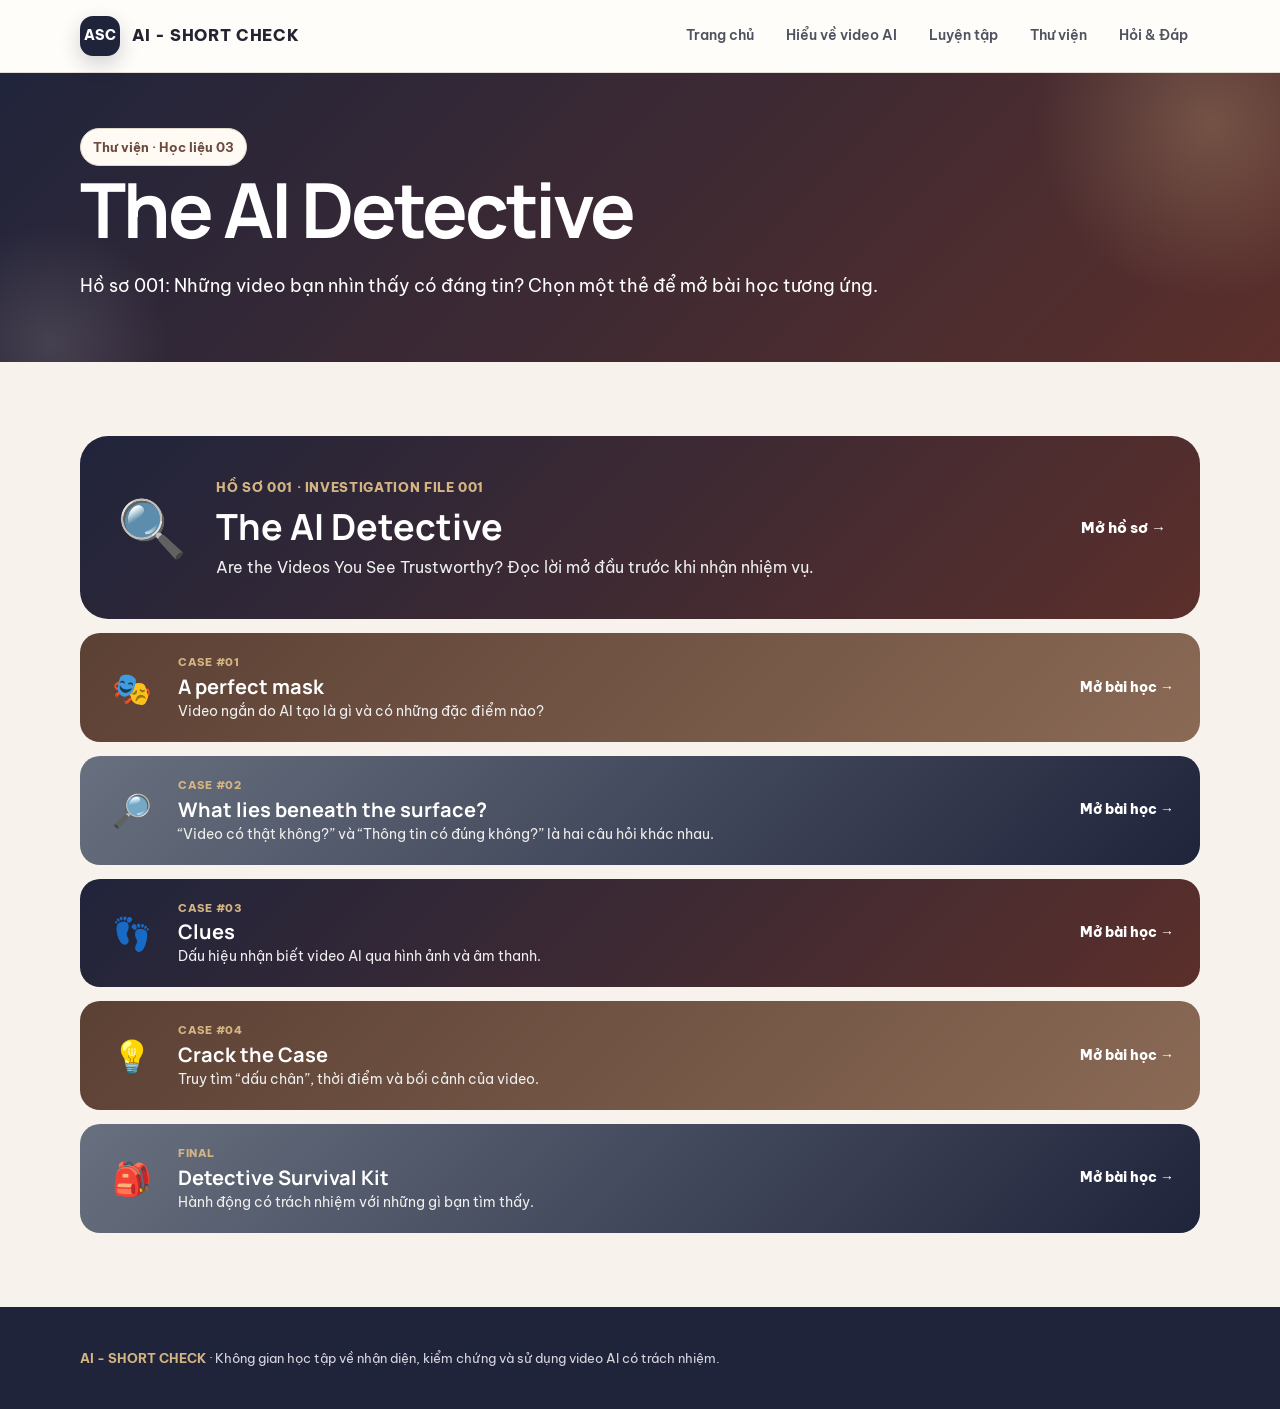
==== commit 8c0224a9: "Add files via upload" ====
--- a/bai-hoc.html
+++ b/bai-hoc.html
@@ -3,18 +3,23 @@
 <title>The AI Detective | AI - SHORT CHECK</title><meta name="description" content="Hồ sơ 001: Những video bạn nhìn thấy có đáng tin? — học liệu tương tác của AI-SHORT CHECK.">
 <link rel="icon" type="image/png" sizes="32x32" href="logo.png"><link rel="stylesheet" href="style.css">
 <style>
-.case-grid{display:grid;grid-template-columns:repeat(3,1fr);gap:20px}
-.case-card{all:unset;box-sizing:border-box;cursor:pointer;display:flex;flex-direction:column;gap:8px;min-height:210px;padding:26px;border-radius:26px;color:#fff;background:linear-gradient(135deg,#20243b,#5b2f2b);position:relative;overflow:hidden;transition:transform .2s,box-shadow .2s}
+.case-grid{display:grid;grid-template-columns:1fr;gap:14px}
+.case-card{all:unset;box-sizing:border-box;cursor:pointer;display:grid;grid-template-columns:52px 1fr auto;column-gap:20px;row-gap:2px;align-items:center;padding:20px 26px;border-radius:20px;color:#fff;background:linear-gradient(135deg,#20243b,#5b2f2b);position:relative;overflow:hidden;transition:transform .2s,box-shadow .2s}
 .case-card:nth-child(3n+2){background:linear-gradient(135deg,#5b4034,#8a6a55)}
 .case-card:nth-child(3n){background:linear-gradient(135deg,#68707f,#20243b)}
-.case-card:hover,.case-card:focus-visible{transform:translateY(-5px);box-shadow:var(--shadow)}
+.case-card:hover,.case-card:focus-visible{transform:translateY(-3px);box-shadow:var(--shadow)}
 .case-card:focus-visible{outline:3px solid var(--tan);outline-offset:3px}
-.case-card.intro{grid-column:1/-1;min-height:190px}
-.case-card .ico{font-size:34px;line-height:1}
-.case-card .tag{font-size:12px;font-weight:800;letter-spacing:.06em;color:var(--tan)}
-.case-card h3{color:#fff;font-size:24px;margin:0}
-.case-card p{margin:0;font-size:14px;color:#eee;line-height:1.6}
-.case-card .go{margin-top:auto;font-weight:800;font-size:14px}
+.case-card .ico{grid-column:1;grid-row:1/4;font-size:32px;line-height:1;text-align:center}
+.case-card .tag{grid-column:2;font-size:11px;font-weight:800;letter-spacing:.05em;color:var(--tan)}
+.case-card h3{grid-column:2;color:#fff;font-size:20px;line-height:1.25;margin:0}
+.case-card p{grid-column:2;margin:0;font-size:14px;color:#eee;line-height:1.5}
+.case-card .go{grid-column:3;grid-row:1/4;font-weight:800;font-size:14px;white-space:nowrap}
+.case-card.intro{grid-template-columns:76px 1fr auto;column-gap:26px;padding:40px 34px;border-radius:28px;row-gap:6px}
+.case-card.intro .ico{font-size:56px}
+.case-card.intro .tag{font-size:13px}
+.case-card.intro h3{font-size:36px}
+.case-card.intro p{font-size:16px;max-width:640px}
+.case-card.intro .go{font-size:15px}
 .case-view{max-width:820px;margin:auto}
 .case-view .tag{font-size:13px;font-weight:800;color:var(--coffee)}
 .case-view h2{margin:6px 0 18px}
@@ -25,7 +30,7 @@
 .case-view .quote p{margin:2px 0;font-style:italic}
 .case-view .callout p{margin:0}
 .case-nav{display:flex;justify-content:space-between;gap:12px;flex-wrap:wrap;margin-top:34px;padding-top:20px;border-top:1px solid var(--line)}
-@media(max-width:800px){.case-grid{grid-template-columns:1fr}.case-view p,.case-view li{font-size:17px}}
+@media(max-width:800px){.case-card,.case-card.intro{grid-template-columns:44px 1fr;column-gap:14px;padding:18px}.case-card .go,.case-card.intro .go{grid-column:2;grid-row:auto;margin-top:6px}.case-card .ico{font-size:28px}.case-card.intro .ico{font-size:38px}.case-card.intro h3{font-size:26px}.case-view p,.case-view li{font-size:17px}}
 </style></head><body>
 <header class="site-header">
  <div class="container nav">
@@ -44,16 +49,16 @@
 
 <section class="section"><div class="container">
 <div class="case-grid" id="caseGrid">
- <button class="case-card intro" type="button"><span class="ico">🕵️</span><span class="tag">HỒ SƠ 001 · INVESTIGATION FILE 001</span><h3>The AI Detective</h3><p>Are the Videos You See Trustworthy? Đọc lời mở đầu trước khi nhận nhiệm vụ.</p><span class="go">Mở hồ sơ →</span></button>
+ <button class="case-card intro" type="button"><span class="ico">🔍</span><span class="tag">HỒ SƠ 001 · INVESTIGATION FILE 001</span><h3>The AI Detective</h3><p>Are the Videos You See Trustworthy? Đọc lời mở đầu trước khi nhận nhiệm vụ.</p><span class="go">Mở hồ sơ →</span></button>
  <button class="case-card" type="button"><span class="ico">🎭</span><span class="tag">CASE #01</span><h3>A perfect mask</h3><p>Video ngắn do AI tạo là gì và có những đặc điểm nào?</p><span class="go">Mở bài học →</span></button>
  <button class="case-card" type="button"><span class="ico">🔎</span><span class="tag">CASE #02</span><h3>What lies beneath the surface?</h3><p>“Video có thật không?” và “Thông tin có đúng không?” là hai câu hỏi khác nhau.</p><span class="go">Mở bài học →</span></button>
- <button class="case-card" type="button"><span class="ico">🫆</span><span class="tag">CASE #03</span><h3>Clues</h3><p>Dấu hiệu nhận biết video AI qua hình ảnh và âm thanh.</p><span class="go">Mở bài học →</span></button>
+ <button class="case-card" type="button"><span class="ico">👣</span><span class="tag">CASE #03</span><h3>Clues</h3><p>Dấu hiệu nhận biết video AI qua hình ảnh và âm thanh.</p><span class="go">Mở bài học →</span></button>
  <button class="case-card" type="button"><span class="ico">💡</span><span class="tag">CASE #04</span><h3>Crack the Case</h3><p>Truy tìm “dấu chân”, thời điểm và bối cảnh của video.</p><span class="go">Mở bài học →</span></button>
- <button class="case-card" type="button"><span class="ico">🧰</span><span class="tag">FINAL</span><h3>Detective Survival Kit</h3><p>Hành động có trách nhiệm với những gì bạn tìm thấy.</p><span class="go">Mở bài học →</span></button>
+ <button class="case-card" type="button"><span class="ico">🎒</span><span class="tag">FINAL</span><h3>Detective Survival Kit</h3><p>Hành động có trách nhiệm với những gì bạn tìm thấy.</p><span class="go">Mở bài học →</span></button>
 </div>
 
 <article class="case-view hidden">
- <div class="tag">🕵️ HỒ SƠ 001</div><h2>THE AI DETECTIVE</h2>
+ <div class="tag">🔍 HỒ SƠ 001</div><h2>THE AI DETECTIVE</h2>
  <p><strong>Investigation File 001: Are the Videos You See Trustworthy?</strong></p>
  <p>Chào mừng Nhà thám tử,</p>
  <p>Mỗi ngày, chúng ta bị cuốn vào hàng chục video ngắn trên các nền tảng mạng xã hội. Có video khiến bạn bật cười, có video khiến bạn bất ngờ, cũng có video khiến bạn lập tức muốn bấm “Chia sẻ” cho bạn bè. Nhưng trong thế giới của AI, những gì trông có vẻ thật chưa chắc đã là sự thật…</p>
@@ -86,18 +91,18 @@
 </article>
 
 <article class="case-view hidden">
- <div class="tag">CASE #03</div><h2>🫆 Clues</h2>
+ <div class="tag">CASE #03</div><h2>👣 Clues</h2>
  <p><strong>Đã phát hiện ra những dấu hiệu đáng nghi!</strong></p>
  <div class="quote"><p>Khuôn miệng chuyển động không hoàn toàn khớp với âm thanh…</p><p>Ánh mắt thiếu tự nhiên…</p><p>Hình dạng bàn tay thay đổi trong một khoảnh khắc…</p></div>
  <p>Chỉ cần một chút tinh mắt và nhạy bén, AI Detective hoàn toàn có thể chỉ ra những biểu hiện của một “video ngắn do AI tạo”:</p>
- <h4>🫆 Hình ảnh - Khi vỏ bọc không hoàn hảo</h4>
+ <h4>👣 Hình ảnh - Khi vỏ bọc không hoàn hảo</h4>
  <ul>
   <li><strong>Inconsistent details (Chi tiết không đồng nhất):</strong> Các chi tiết trên khuôn mặt, bàn tay, ngón tay, răng, tóc hoặc trang phục có thể bị biến dạng, thay đổi bất thường giữa các khung hình.</li>
   <li><strong>Unnatural movements (Chuyển động thiếu tự nhiên):</strong> Biểu cảm đôi khi thiếu tự nhiên: mắt nhìn không đúng hướng, chớp mắt bất thường hoặc khuôn mặt thay đổi nhẹ khi nhân vật nói.</li>
   <li><strong>Overly perfect appearance (Ngoại hình quá hoàn hảo):</strong> Nhân vật có thể quá hoàn hảo: làn da không có khuyết điểm, khuôn mặt cân đối bất thường, chuyển động mượt đến mức thiếu tự nhiên.</li>
   <li><strong>Distorted objects (Vật thể bị biến dạng):</strong> Những vật thể ở phía sau có thể xuất hiện rồi biến mất, thay đổi hình dạng hoặc không tuân theo logic vật lý.</li>
  </ul>
- <h4>🫆 Âm thanh - Khi giọng nói để lộ “danh tính”</h4>
+ <h4>👣 Âm thanh - Khi giọng nói để lộ “danh tính”</h4>
  <ul>
   <li><strong>Unnatural Pronunciation:</strong> Giọng đọc có thể quá đều, thiếu những thay đổi tự nhiên về cao độ, tốc độ và cảm xúc. Một số âm tiết được phát âm hơi “tròn” hoặc cứng, đặc biệt ở những từ khó, tên riêng hay từ nước ngoài.</li>
   <li><strong>Inappropriate Pauses:</strong> Cách ngắt nghỉ đôi khi không phù hợp với ý nghĩa câu nói.</li>
@@ -134,19 +139,19 @@
 <article class="case-view hidden">
  <div class="tag">FINAL</div><h2>Detective Survival Kit</h2>
  <p>Vụ án đã kết thúc, nhưng nhiệm vụ của những nhà thám tử thì chưa dừng lại ở đây. Một AI Detective thực thụ không chỉ biết phát hiện và kiểm chứng thông tin, mà còn phải biết cách hành động có trách nhiệm với những gì mình tìm thấy.</p>
- <h4>🕵️ Dùng AI có trách nhiệm (Use AI Responsibly)</h4>
+ <h4>📌 Dùng AI có trách nhiệm (Use AI Responsibly)</h4>
  <ul>
   <li>Hãy sử dụng video AI như một công cụ hỗ trợ học tập, ĐẶC BIỆT không xem chúng như nguồn thông tin tuyệt đối.</li>
   <li>Khi sử dụng hình ảnh, video hoặc nội dung của người khác; cần ghi rõ nguồn và tôn trọng quyền sở hữu của họ.</li>
   <li>Không tự ý sử dụng, chỉnh sửa hoặc tạo nội dung AI có hình ảnh của người khác theo cách có thể gây hiểu lầm hoặc tổn hại.</li>
  </ul>
- <h4>🕵️ Biết khi nào nên “rời khỏi hiện trường” (Know When to “Leave the Scene”)</h4>
+ <h4>🚪 Biết khi nào nên “rời khỏi hiện trường” (Know When to “Leave the Scene”)</h4>
  <ul>
   <li>Không phải video nào cũng đáng để tiếp tục xem (đặc biệt khi nội dung truyền tải nội dung cực đoan; gây sợ hãi, tức giận hoặc khó chịu).</li>
   <li>Cần nhận biết cảm xúc của bản thân và chủ động dừng xem khi cần thiết.</li>
   <li>Điều chỉnh thời gian sử dụng video ngắn để tránh bị cuốn vào việc xem liên tục.</li>
  </ul>
- <h4>🕵️ Khi vụ án quá khó, hãy tìm đến đồng đội (When the Case Gets Too Difficult, Turn to Your Team)</h4>
+ <h4>👥 Khi vụ án quá khó, hãy tìm đến đồng đội (When the Case Gets Too Difficult, Turn to Your Team)</h4>
  <p>Đừng vội đưa ra kết luận khi gặp một video đáng ngờ, bạn nhé! Hãy học cách:</p>
  <ul>
   <li>Trao đổi với cha mẹ, thầy cô hoặc người lớn đáng tin cậy khi nội dung gây hoang mang, đáng sợ hoặc có khả năng ảnh hưởng đến bản thân.</li>
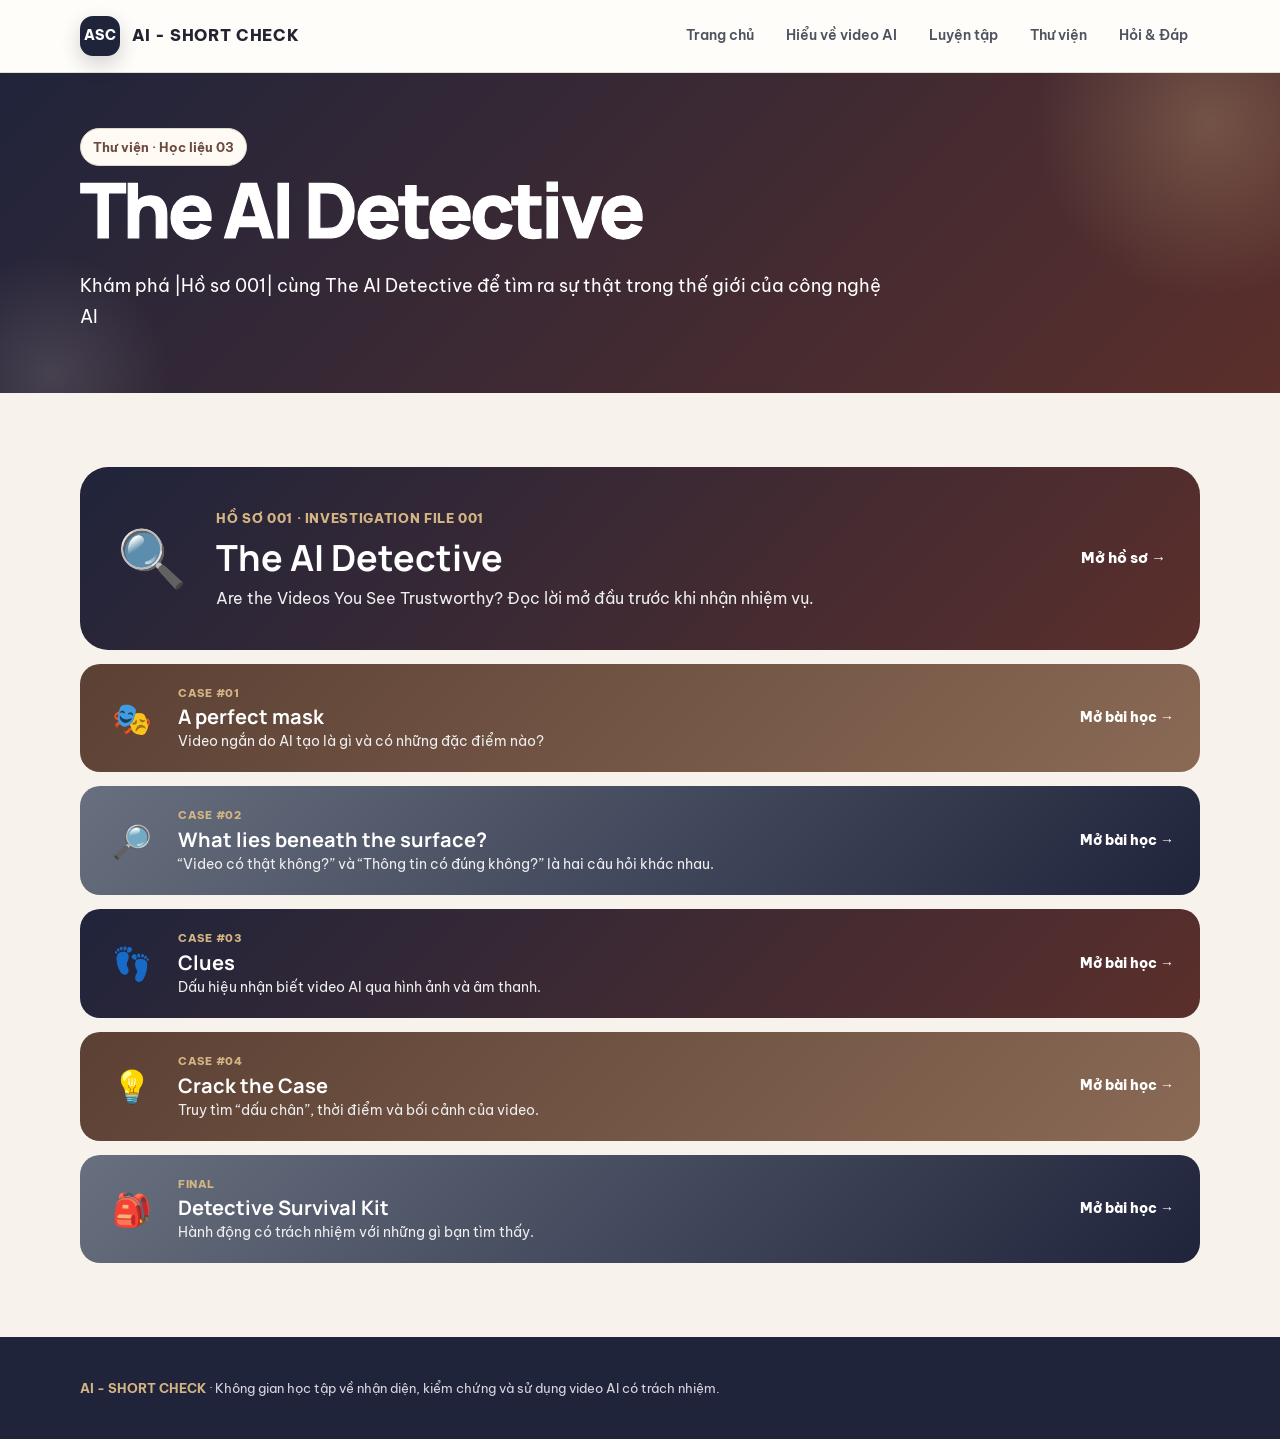
==== commit 1895b583: "Add files via upload" ====
--- a/bai-hoc.html
+++ b/bai-hoc.html
@@ -45,7 +45,7 @@
  </div>
 </header>
 <main>
-<section class="page-hero"><div class="container"><span class="eyebrow">Thư viện · Học liệu 03</span><h1>The AI Detective</h1><p class="lead">Hồ sơ 001: Những video bạn nhìn thấy có đáng tin? Chọn một thẻ để mở bài học tương ứng.</p></div></section>
+<section class="page-hero"><div class="container"><span class="eyebrow">Thư viện · Học liệu 03</span><h1>The AI Detective</h1><p class="lead">Khám phá |Hồ sơ 001| cùng The AI Detective để tìm ra sự thật trong thế giới của công nghệ AI</p></div></section>
 
 <section class="section"><div class="container">
 <div class="case-grid" id="caseGrid">
--- a/style.css
+++ b/style.css
@@ -74,7 +74,6 @@
 .concept-grid .callout{margin-top:20px}
 .balance-grid>div{display:flex;flex-direction:column}
 .balance-grid .list-clean{flex:1;grid-auto-rows:1fr}
-@media(min-width:801px){.balance-grid h2{min-height:2.3em}}
 .callout{padding:20px;border-left:4px solid var(--tan);background:#fbf6ed;border-radius:0 16px 16px 0}
 .positive{border-left-color:var(--good)}
 .negative{border-left-color:var(--danger)}
@@ -182,4 +181,8 @@
 .hero:before,.page-hero:before,.hero:after,.page-hero:after{content:"";position:absolute;border-radius:50%;pointer-events:none}
 .hero:before,.page-hero:before{width:380px;height:380px;right:-120px;top:-140px;background:radial-gradient(circle,rgba(212,180,131,.28),transparent 65%);animation:floaty 9s ease-in-out infinite}
 .hero:after,.page-hero:after{width:260px;height:260px;left:-80px;bottom:-110px;background:radial-gradient(circle,rgba(255,255,255,.12),transparent 65%);animation:floaty 12s ease-in-out infinite reverse}
-@keyframes floaty{0%,100%{transform:translateY(0)}50%{transform:translateY(22px)}}+@keyframes floaty{0%,100%{transform:translateY(0)}50%{transform:translateY(22px)}}
+.library-tile>div{display:flex;flex-direction:column;flex:1}
+.library-tile p{flex:1}
+@media(min-width:801px){.library-tile h3{min-height:2.3em}}
+.page-hero h1{font-weight:800;-webkit-text-stroke:1.2px currentColor}
